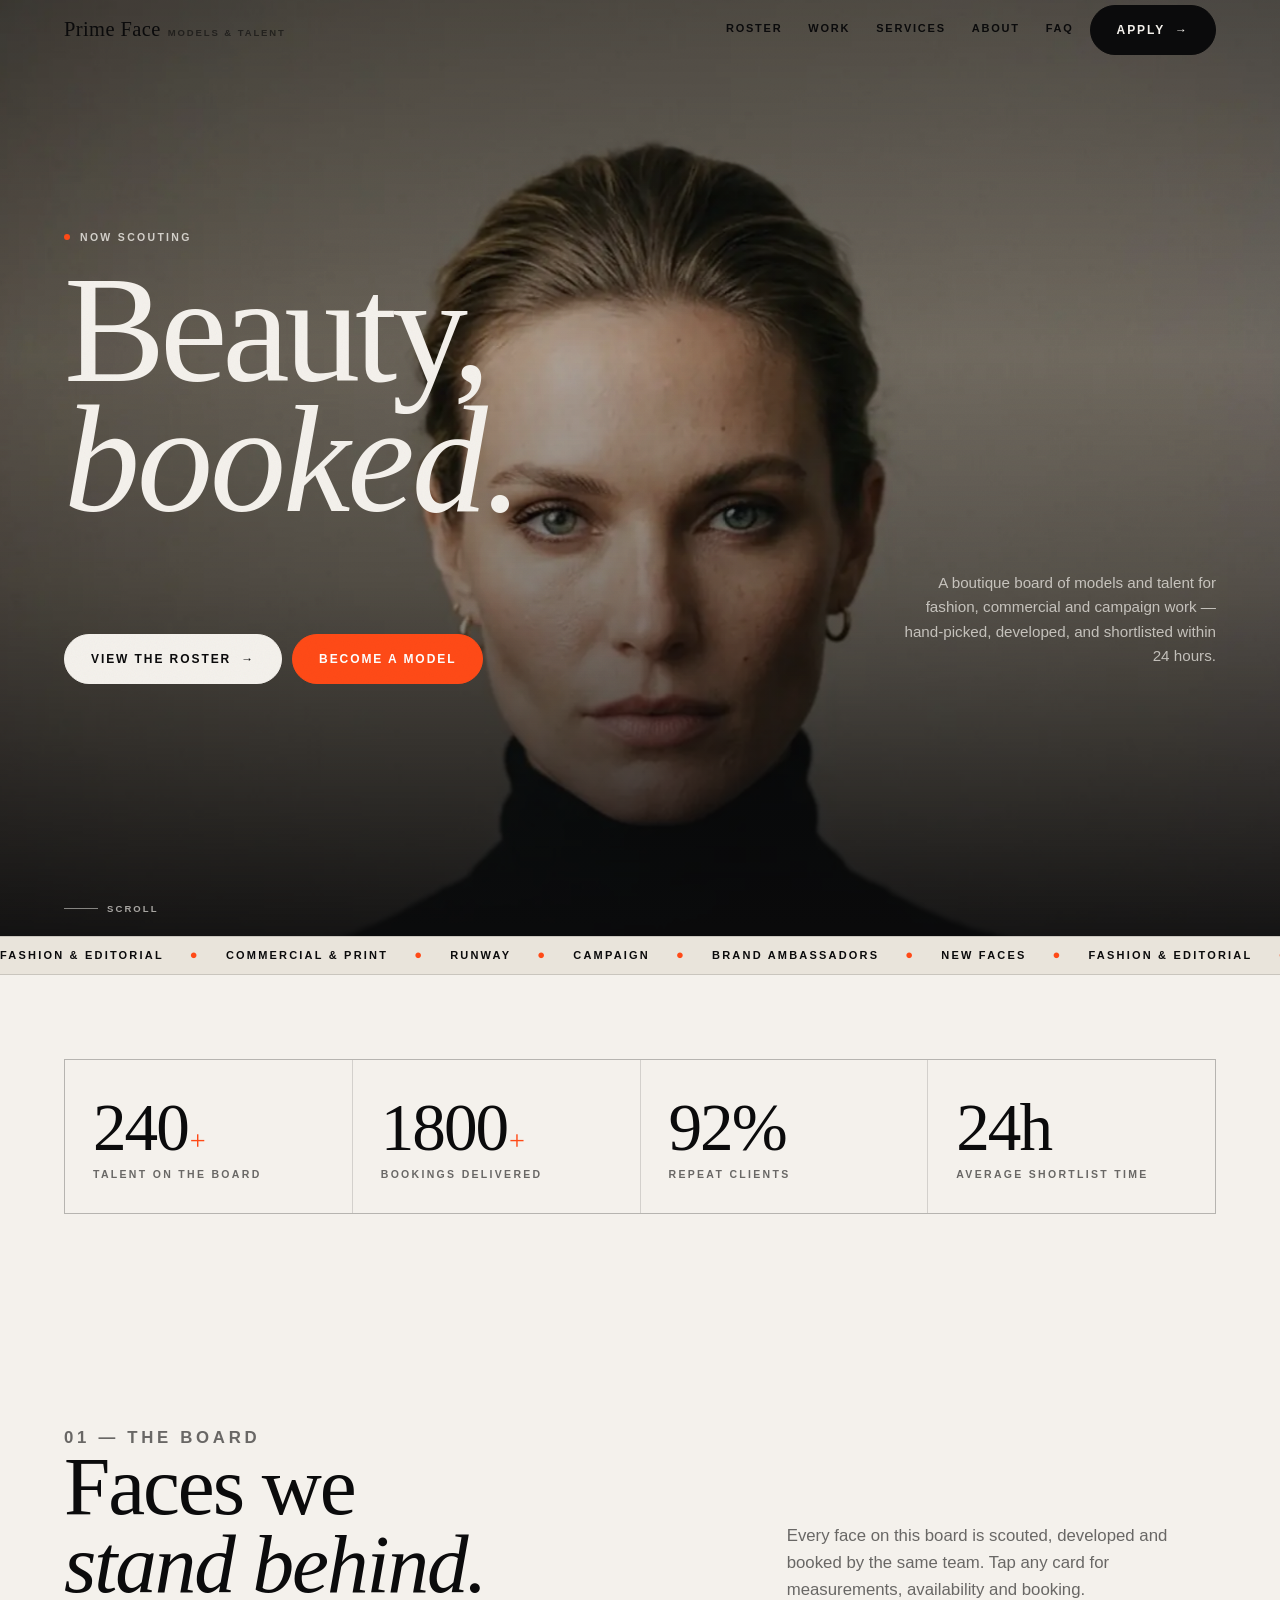
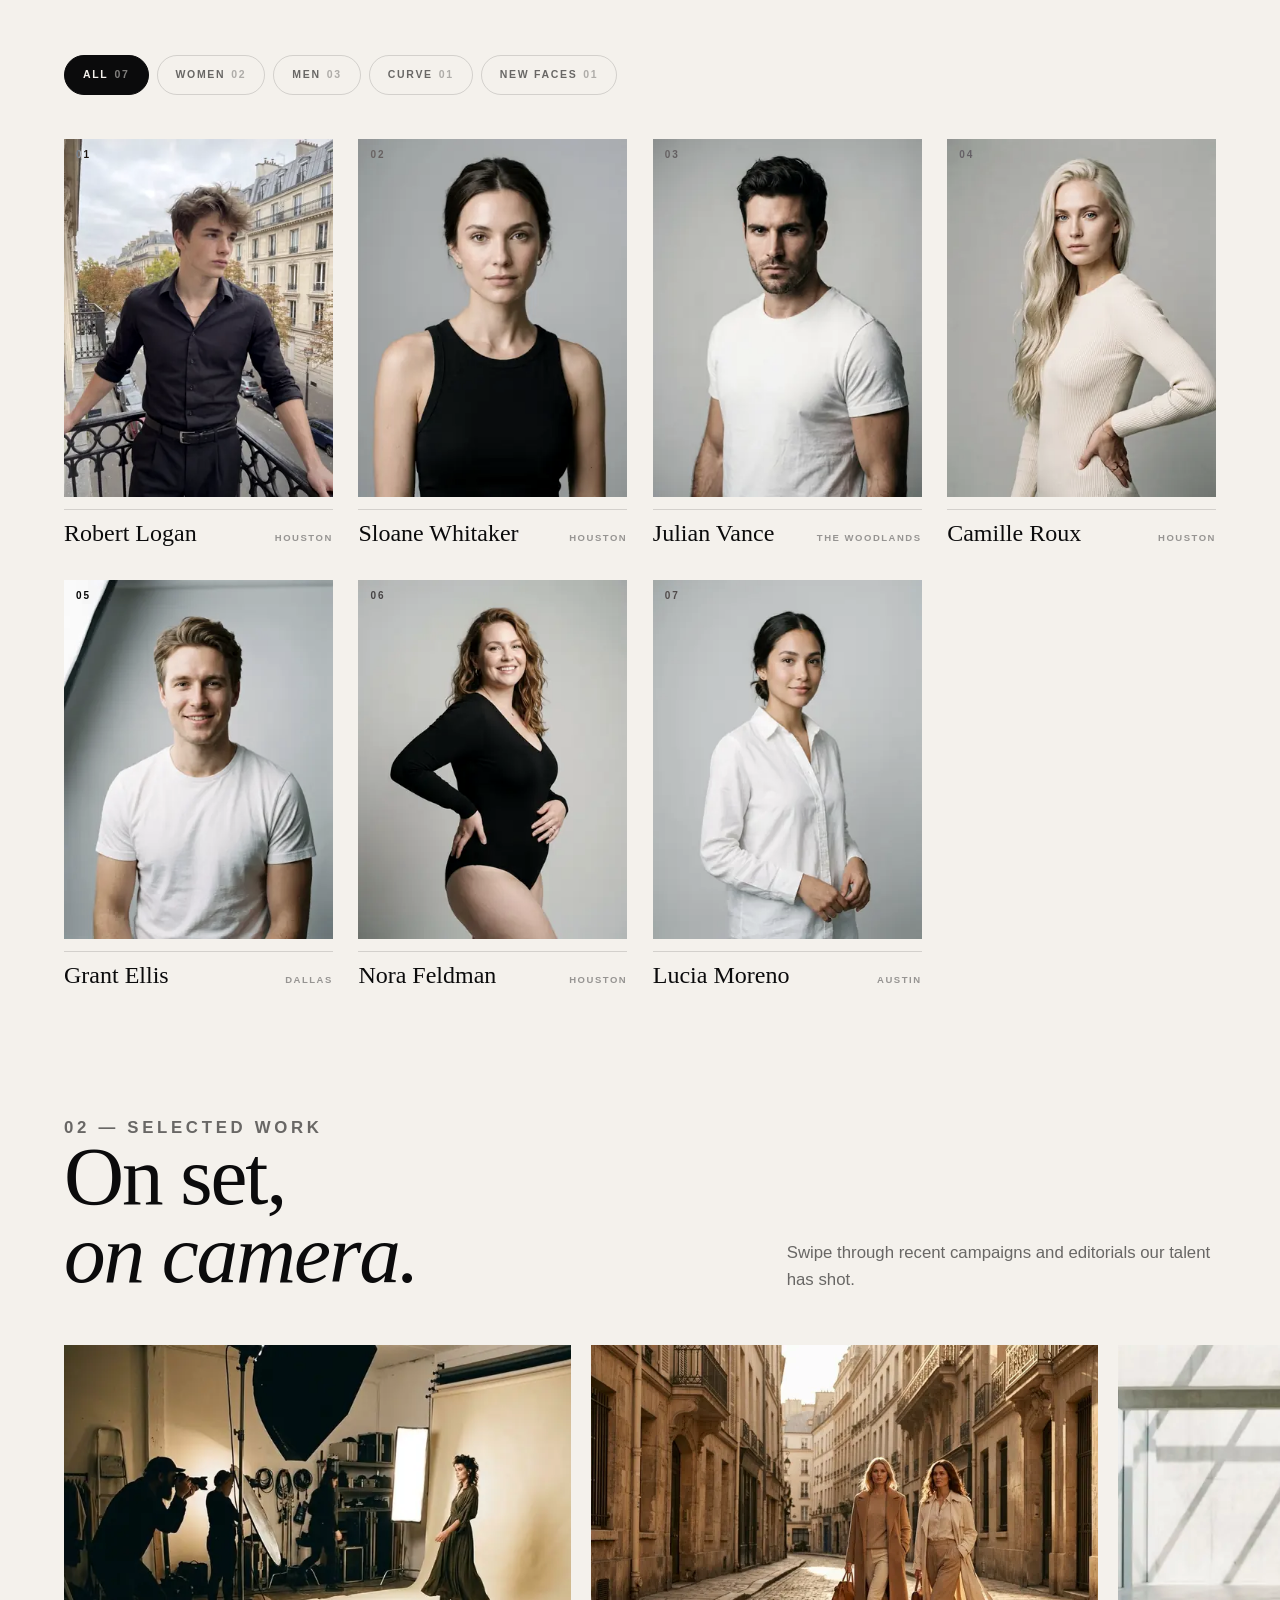
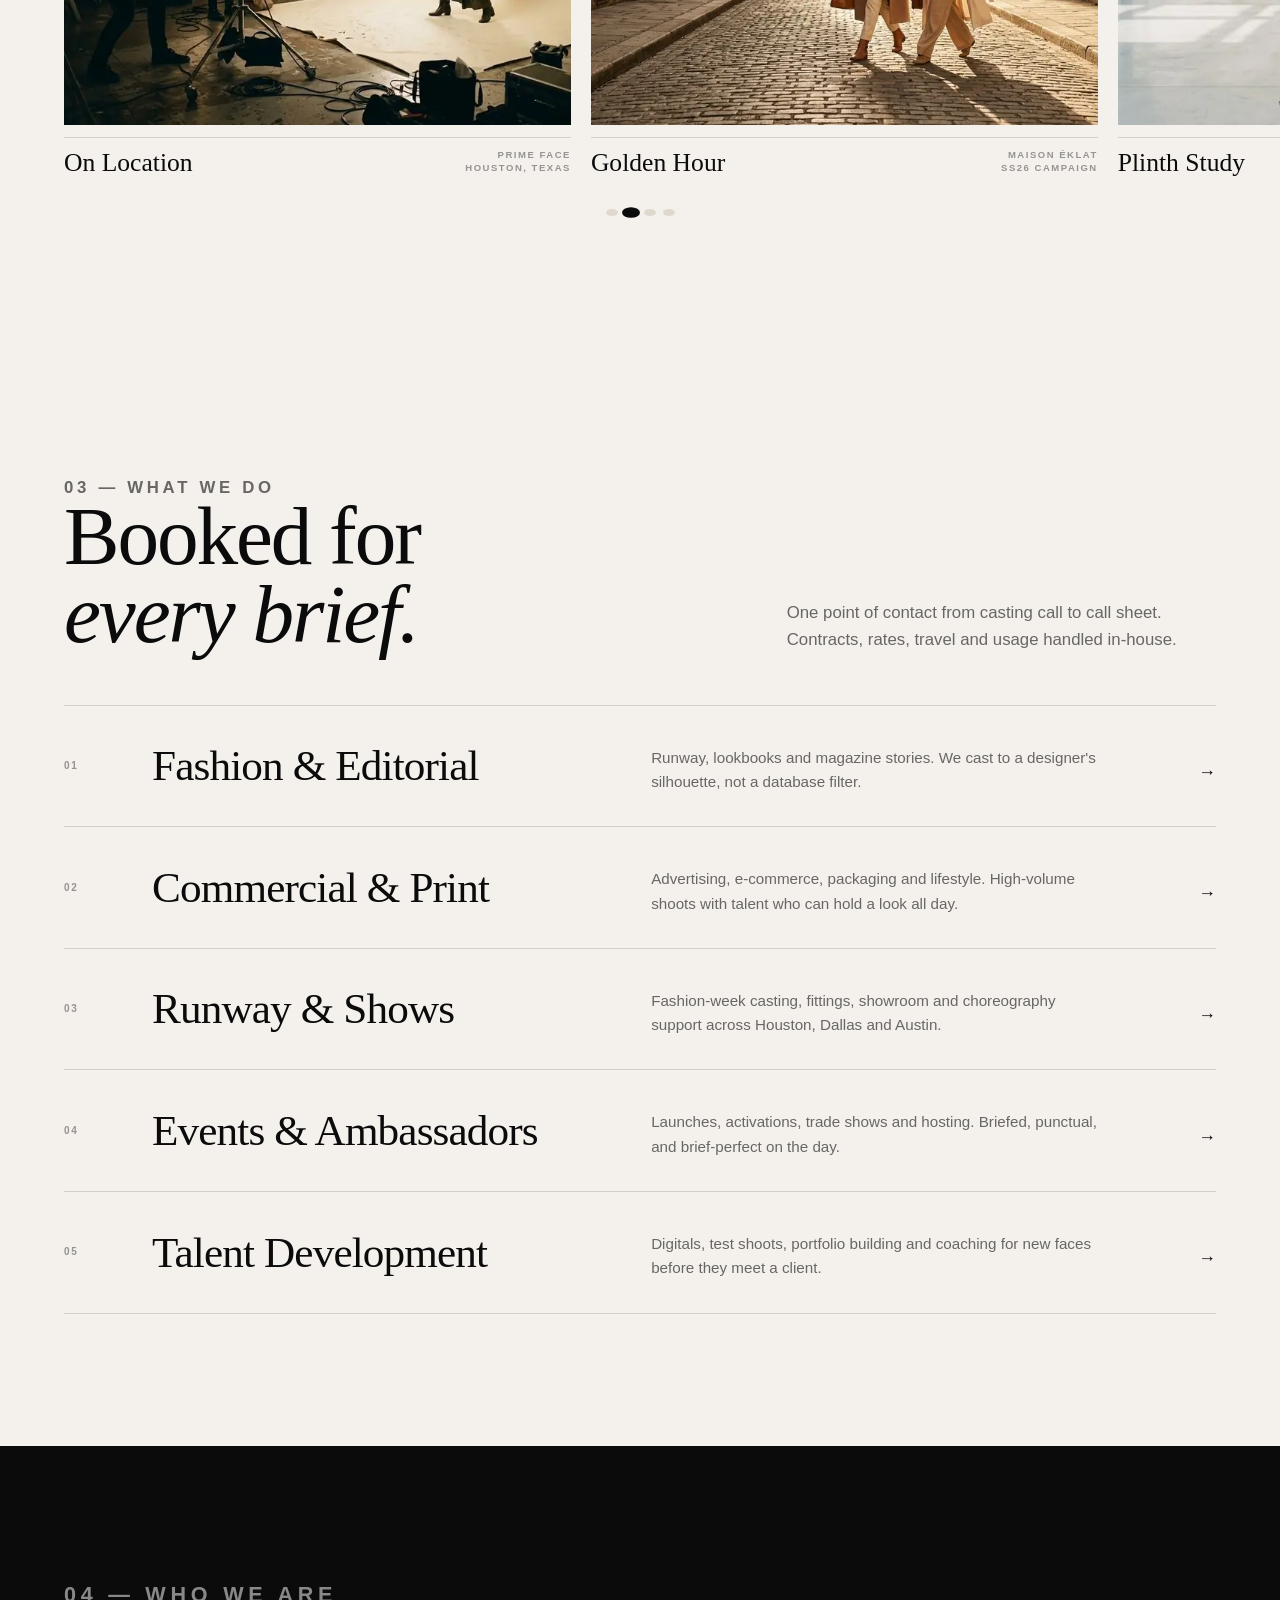
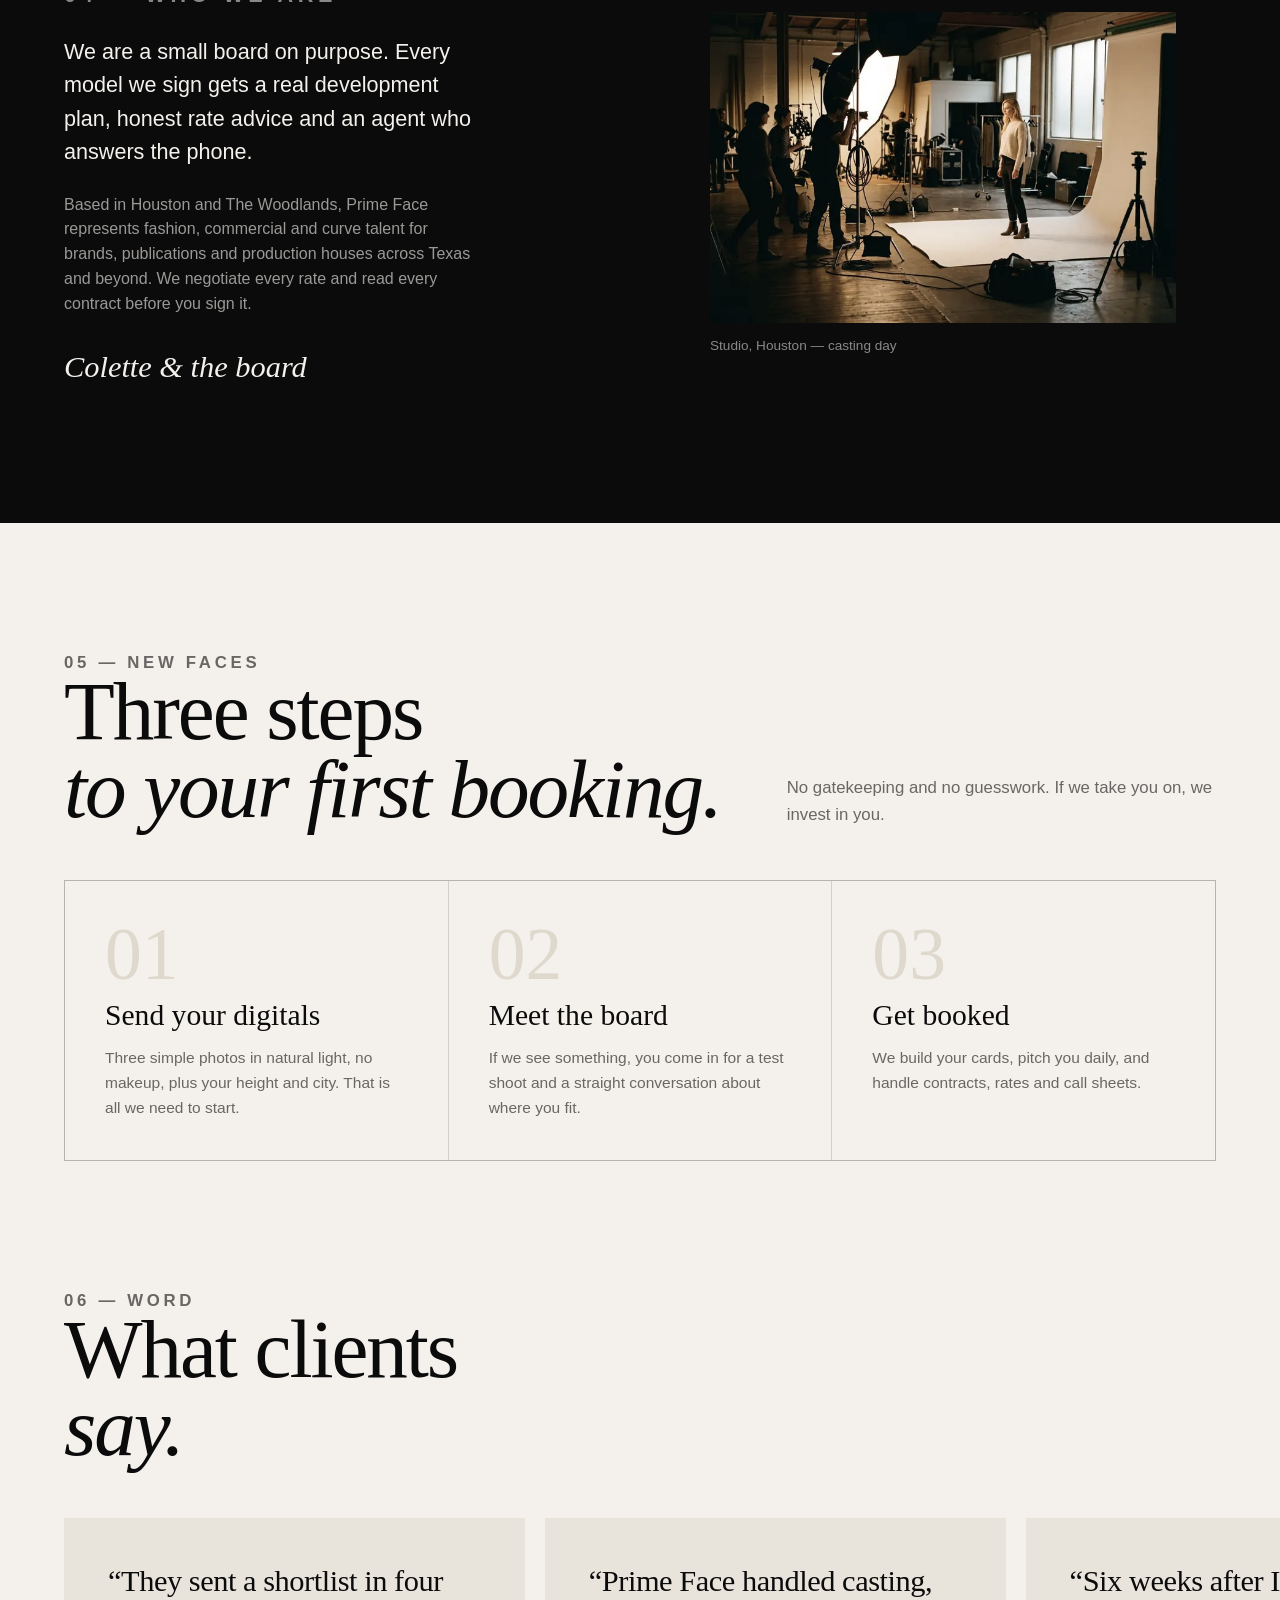
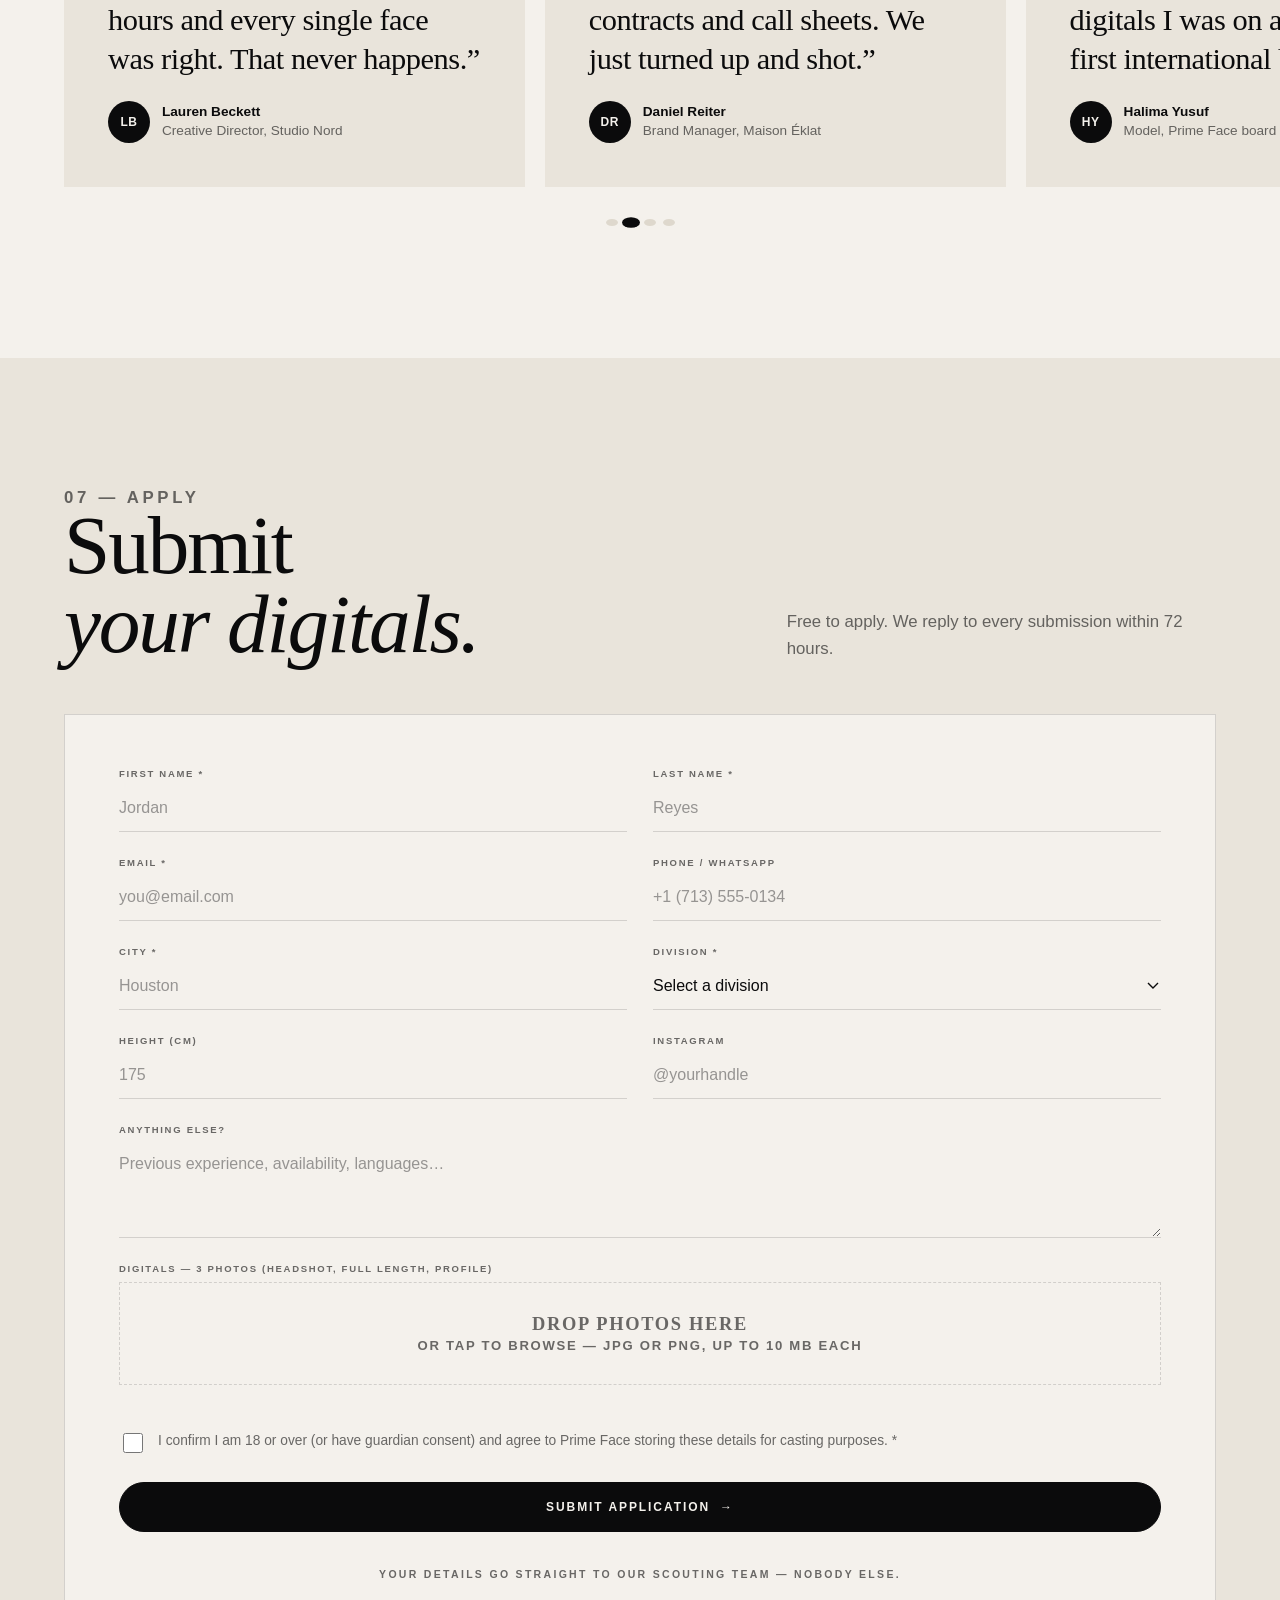
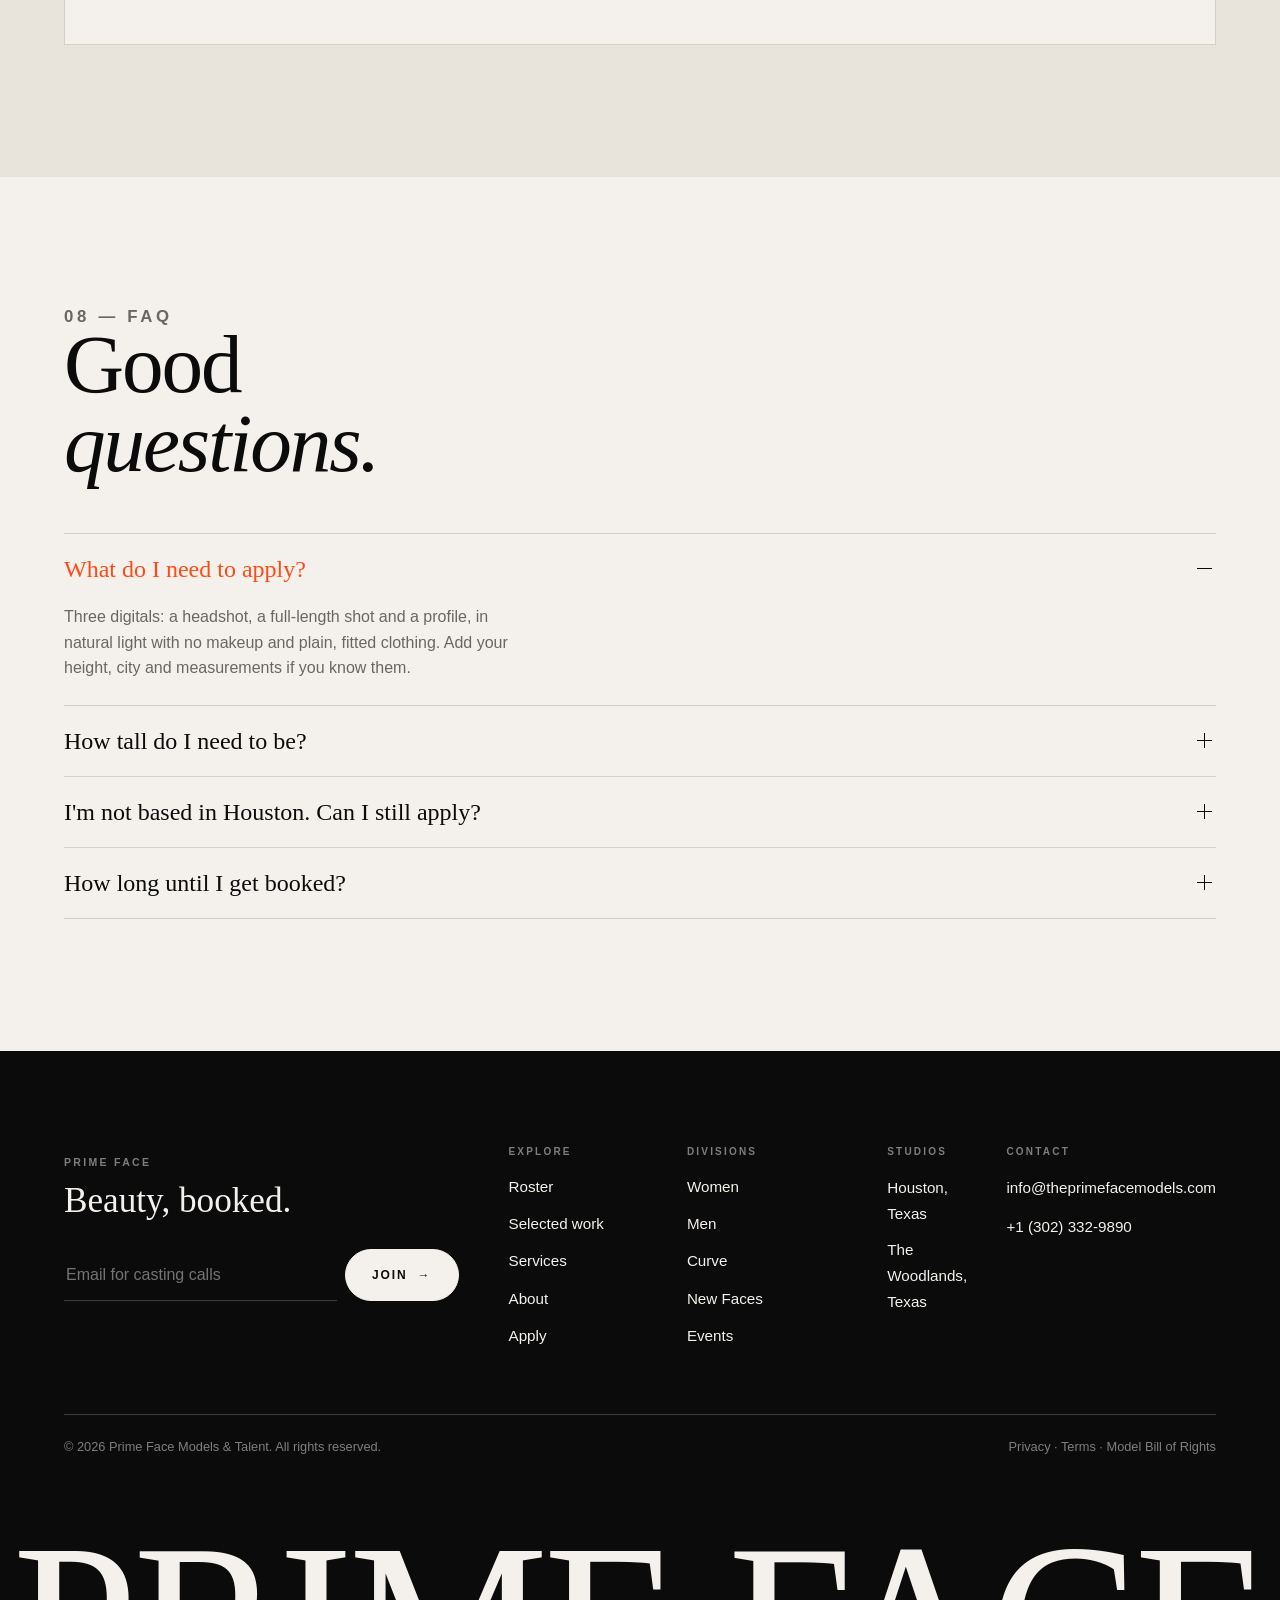
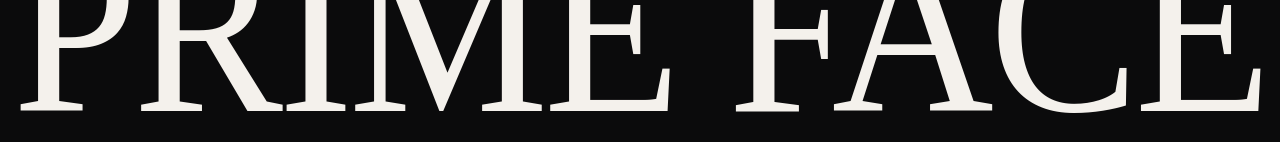
==== index.html @ 2c586cec "Remove social media buttons from footer" ====
<!DOCTYPE html>
<html lang="en">
<head>
<meta charset="utf-8">
<meta name="viewport" content="width=device-width, initial-scale=1, viewport-fit=cover">
<title>Prime Face — Models &amp; Talent Agency | Houston &amp; The Woodlands, Texas</title>
<meta name="description" content="Prime Face is a boutique models and talent agency in Houston and The Woodlands, Texas, representing fashion, commercial, runway and campaign faces. Now scouting.">
<meta name="theme-color" content="#0B0B0C">
<meta property="og:title" content="Prime Face — Models &amp; Talent Agency">
<meta property="og:description" content="Beauty, booked. A boutique board of models and talent for fashion, commercial and campaign work.">
<meta property="og:type" content="website">
<meta property="og:image" content="https://theprimefacemodels.com/assets/img/hero-1080.webp">
<link rel="icon" href="data:image/svg+xml,<svg xmlns='http://www.w3.org/2000/svg' viewBox='0 0 32 32'><rect width='32' height='32' fill='%230B0B0C'/><text x='16' y='23' font-family='Georgia,serif' font-size='17' fill='%23F4F1EC' text-anchor='middle'>PF</text></svg>">
<link rel="stylesheet" href="assets/css/style.css">
<link rel="preload" as="image" href="assets/img/hero-1080.webp" imagesrcset="assets/img/hero-720.webp 720w, assets/img/hero-1080.webp 1080w, assets/img/hero-1440.webp 1440w" imagesizes="100vw" fetchpriority="high">
</head>
<body>

<div class="grain" aria-hidden="true"></div>

<!-- ============ PRELOADER ============ -->
<div class="pre" aria-hidden="true">
  <div class="pre__in">
    <span class="pre__word"><span>PRIME FACE</span></span>
    <div class="pre__bar"><i></i></div>
  </div>
</div>

<!-- ============ NAV ============ -->
<header class="nav">
  <a href="#top" class="nav__logo"><b>Prime&nbsp;Face</b><span>Models &amp; Talent</span></a>
  <nav class="nav__links" aria-label="Primary">
    <a href="#roster" class="ulink">Roster</a>
    <a href="#work" class="ulink">Work</a>
    <a href="#services" class="ulink">Services</a>
    <a href="#about" class="ulink">About</a>
    <a href="#faq" class="ulink">FAQ</a>
  </nav>
  <a href="#apply" class="btn nav__cta">Apply<span class="arw">&#8594;</span></a>
  <button class="burger" aria-label="Open menu" aria-expanded="false" aria-controls="menu">
    <i></i><i></i><i></i>
  </button>
</header>

<!-- ============ FULLSCREEN MENU ============ -->
<div class="menu" id="menu">
  <a href="#roster" class="m-link">Roster</a>
  <a href="#work" class="m-link">Work</a>
  <a href="#services" class="m-link">Services</a>
  <a href="#about" class="m-link">About</a>
  <a href="#apply" class="m-link">Apply</a>
  <div class="menu__foot">
    <a href="mailto:info@theprimefacemodels.com" class="ulink">info@theprimefacemodels.com</a>
    <span>Houston &nbsp;·&nbsp; The Woodlands, Texas</span>
  </div>
</div>

<main id="top">

<!-- ============ HERO ============ -->
<section class="hero" id="hero">
  <div class="hero__media">
    <img src="assets/img/hero-1080.webp" srcset="assets/img/hero-720.webp 720w, assets/img/hero-1080.webp 1080w, assets/img/hero-1440.webp 1440w" sizes="100vw" width="1440" height="1920" decoding="async" loading="eager" fetchpriority="high" style="background-image:url('[data-uri]');background-size:cover;background-position:center 22%" alt="Prime Face model photographed in studio">
  </div>
  <div class="hero__in wrap">
    <div class="hero__kicker">
      <span class="dot" aria-hidden="true"></span>
      <span class="label" style="color:rgba(244,241,236,.8)">Now scouting</span>
    </div>
    <h1>Beauty,<br><em>booked.</em></h1>
    <div class="hero__meta">
      <div class="hero__btns">
        <a href="#roster" class="btn btn--light">View the roster<span class="arw">&#8594;</span></a>
        <a href="#apply" class="btn btn--accent">Become a model</a>
      </div>
      <p class="hero__note">A boutique board of models and talent for fashion, commercial and campaign
        work — hand-picked, developed, and shortlisted within 24 hours.</p>
    </div>
  </div>
  <div class="scroll-cue" aria-hidden="true"><i></i> Scroll</div>
</section>

<!-- ============ MARQUEE ============ -->
<div class="marquee" aria-hidden="true">
  <div class="marquee__track">
    <span>Fashion &amp; Editorial <b>&#9679;</b> Commercial &amp; Print <b>&#9679;</b> Runway <b>&#9679;</b> Campaign <b>&#9679;</b> Brand Ambassadors <b>&#9679;</b> New Faces <b>&#9679;</b> </span>
    <span>Fashion &amp; Editorial <b>&#9679;</b> Commercial &amp; Print <b>&#9679;</b> Runway <b>&#9679;</b> Campaign <b>&#9679;</b> Brand Ambassadors <b>&#9679;</b> New Faces <b>&#9679;</b> </span>
  </div>
</div>

<!-- ============ STATS ============ -->
<section style="padding-block:clamp(40px,7vw,84px)">
  <div class="wrap">
    <div class="stats reveal">
      <div class="stat"><div class="stat__n"><span data-count="240" data-suffix="">0</span><sup>+</sup></div><div class="stat__k label">Talent on the board</div></div>
      <div class="stat"><div class="stat__n"><span data-count="1800" data-suffix="">0</span><sup>+</sup></div><div class="stat__k label">Bookings delivered</div></div>
      <div class="stat"><div class="stat__n"><span data-count="92" data-suffix="%">0</span></div><div class="stat__k label">Repeat clients</div></div>
      <div class="stat"><div class="stat__n"><span data-count="24" data-suffix="h">0</span></div><div class="stat__k label">Average shortlist time</div></div>
    </div>
  </div>
</section>

<!-- ============ ROSTER ============ -->
<section id="roster">
  <div class="wrap">
    <div class="sec-head reveal">
      <div>
        <p class="label label--accent">01 — The Board</p>
        <h2>Faces we<br><em>stand behind.</em></h2>
      </div>
      <p>Every face on this board is scouted, developed and booked by the same team.
        Tap any card for measurements, availability and booking.</p>
    </div>

    <div class="chips" role="tablist" aria-label="Filter roster">
      <button class="chip is-active" data-filter="all" role="tab" aria-selected="true">All<span>07</span></button>
      <button class="chip" data-filter="women" role="tab" aria-selected="false">Women<span>02</span></button>
      <button class="chip" data-filter="men" role="tab" aria-selected="false">Men<span>03</span></button>
      <button class="chip" data-filter="curve" role="tab" aria-selected="false">Curve<span>01</span></button>
      <button class="chip" data-filter="new-faces" role="tab" aria-selected="false">New Faces<span>01</span></button>
    </div>

    <div class="roster">
      <!-- 01 · Robert Logan — real client photo. TODO: confirm measurements with Robert -->
      <article class="card" data-division="men" data-model='{"name":"Robert Logan","division":"Men","city":"Houston","bio":"Joined the board in 2026. Books commercial lifestyle and fitness work across Texas, and presents comfortably on camera for brand content.","specs":{"Height":"188 cm","Chest":"99 cm","Waist":"81 cm","Collar":"41 cm","Shoe":"US 11","Hair":"Brown","Eyes":"Hazel"}}'>
        <div class="card__media">
          <span class="card__idx">01</span>
          <img src="assets/img/robert-480.webp" srcset="assets/img/robert-360.webp 360w, assets/img/robert-480.webp 480w, assets/img/robert-760.webp 760w, assets/img/robert-1080.webp 1080w" sizes="(min-width:1240px) 23vw,(min-width:900px) 31vw,(min-width:540px) 46vw, 88vw" width="1080" height="1440" decoding="async" loading="lazy" data-full="assets/img/robert-1080.webp" style="background-image:url('[data-uri]');background-size:cover;background-position:center 24%" alt="Robert Logan — Prime Face men's board">
          <span class="card__tag">Men</span>
        </div>
        <div class="card__foot"><h3>Robert Logan</h3><span class="card__loc">Houston</span></div>
      </article>
      <!-- 02 -->
      <article class="card" data-division="women" data-model='{"name":"Sloane Whitaker","division":"Women","city":"Houston","bio":"Walked Houston Fashion Week and fronts a national denim campaign. Signed exclusively to a Dallas label for SS26.","specs":{"Height":"178 cm","Bust":"83 cm","Waist":"62 cm","Hips":"90 cm","Shoe":"US 9","Hair":"Dark brown","Eyes":"Green"}}'>
        <div class="card__media">
          <span class="card__idx">02</span>
          <img src="assets/img/model-01-480.webp" srcset="assets/img/model-01-360.webp 360w, assets/img/model-01-480.webp 480w, assets/img/model-01-760.webp 760w, assets/img/model-01-1080.webp 1080w" sizes="(min-width:1240px) 23vw,(min-width:900px) 31vw,(min-width:540px) 46vw, 88vw" width="1080" height="1440" decoding="async" loading="lazy" data-full="assets/img/model-01-1080.webp" style="background-image:url('[data-uri]');background-size:cover;background-position:center 24%" alt="Sloane Whitaker — Prime Face women's board">
          <span class="card__tag">Women</span>
        </div>
        <div class="card__foot"><h3>Sloane Whitaker</h3><span class="card__loc">Houston</span></div>
      </article>
      <!-- 03 -->
      <article class="card" data-division="men" data-model='{"name":"Julian Vance","division":"Men","city":"The Woodlands","bio":"Editorial regular for Texas menswear titles and campaign face for two Houston tailoring houses. Equally strong in commercial work.","specs":{"Height":"187 cm","Chest":"98 cm","Waist":"79 cm","Collar":"39 cm","Shoe":"US 11","Hair":"Dark brown","Eyes":"Green"}}'>
        <div class="card__media">
          <span class="card__idx">03</span>
          <img src="assets/img/model-02-480.webp" srcset="assets/img/model-02-360.webp 360w, assets/img/model-02-480.webp 480w, assets/img/model-02-760.webp 760w, assets/img/model-02-1080.webp 1080w" sizes="(min-width:1240px) 23vw,(min-width:900px) 31vw,(min-width:540px) 46vw, 88vw" width="1080" height="1440" decoding="async" loading="lazy" data-full="assets/img/model-02-1080.webp" style="background-image:url('[data-uri]');background-size:cover;background-position:center 24%" alt="Julian Vance — Prime Face men's board">
          <span class="card__tag">Men</span>
        </div>
        <div class="card__foot"><h3>Julian Vance</h3><span class="card__loc">The Woodlands</span></div>
      </article>
      <!-- 04 -->
      <article class="card" data-division="women" data-model='{"name":"Camille Roux","division":"Women","city":"Houston","bio":"Runway and beauty specialist with 40+ shows across Houston, Dallas and Austin. Known for precision on set and fast fittings.","specs":{"Height":"176 cm","Bust":"81 cm","Waist":"60 cm","Hips":"88 cm","Shoe":"US 8.5","Hair":"Blonde","Eyes":"Blue"}}'>
        <div class="card__media">
          <span class="card__idx">04</span>
          <img src="assets/img/model-03-480.webp" srcset="assets/img/model-03-360.webp 360w, assets/img/model-03-480.webp 480w, assets/img/model-03-760.webp 760w, assets/img/model-03-1080.webp 1080w" sizes="(min-width:1240px) 23vw,(min-width:900px) 31vw,(min-width:540px) 46vw, 88vw" width="1080" height="1440" decoding="async" loading="lazy" data-full="assets/img/model-03-1080.webp" style="background-image:url('[data-uri]');background-size:cover;background-position:center 24%" alt="Camille Roux — Prime Face women's board">
          <span class="card__tag">Women</span>
        </div>
        <div class="card__foot"><h3>Camille Roux</h3><span class="card__loc">Houston</span></div>
      </article>
      <!-- 05 -->
      <article class="card" data-division="men" data-model='{"name":"Grant Ellis","division":"Men","city":"Dallas","bio":"Commercial and fitness talent — national campaign face for a sports nutrition brand and a fixture on e-commerce shoots.","specs":{"Height":"186 cm","Chest":"97 cm","Waist":"80 cm","Collar":"40 cm","Shoe":"US 10.5","Hair":"Light brown","Eyes":"Blue"}}'>
        <div class="card__media">
          <span class="card__idx">05</span>
          <img src="assets/img/model-04-480.webp" srcset="assets/img/model-04-360.webp 360w, assets/img/model-04-480.webp 480w, assets/img/model-04-760.webp 760w, assets/img/model-04-1080.webp 1080w" sizes="(min-width:1240px) 23vw,(min-width:900px) 31vw,(min-width:540px) 46vw, 88vw" width="1080" height="1440" decoding="async" loading="lazy" data-full="assets/img/model-04-1080.webp" style="background-image:url('[data-uri]');background-size:cover;background-position:center 24%" alt="Grant Ellis — Prime Face men's board">
          <span class="card__tag">Men</span>
        </div>
        <div class="card__foot"><h3>Grant Ellis</h3><span class="card__loc">Dallas</span></div>
      </article>
      <!-- 06 -->
      <article class="card" data-division="curve" data-model='{"name":"Nora Feldman","division":"Curve","city":"Houston","bio":"Our curve lead. Fit model for three national retailers and consistently one of the most requested faces on the board.","specs":{"Height":"170 cm","Bust":"104 cm","Waist":"86 cm","Hips":"118 cm","Shoe":"US 9","Hair":"Auburn","Eyes":"Blue"}}'>
        <div class="card__media">
          <span class="card__idx">06</span>
          <img src="assets/img/model-05-480.webp" srcset="assets/img/model-05-360.webp 360w, assets/img/model-05-480.webp 480w, assets/img/model-05-760.webp 760w, assets/img/model-05-1080.webp 1080w" sizes="(min-width:1240px) 23vw,(min-width:900px) 31vw,(min-width:540px) 46vw, 88vw" width="1080" height="1440" decoding="async" loading="lazy" data-full="assets/img/model-05-1080.webp" style="background-image:url('[data-uri]');background-size:cover;background-position:center 24%" alt="Nora Feldman — Prime Face curve board">
          <span class="card__tag">Curve</span>
        </div>
        <div class="card__foot"><h3>Nora Feldman</h3><span class="card__loc">Houston</span></div>
      </article>
      <!-- 07 -->
      <article class="card" data-division="new-faces" data-model='{"name":"Lucia Moreno","division":"New Faces","city":"Austin","bio":"Signed within six weeks of sending digitals; first editorial booked in month two. One to watch this season.","specs":{"Height":"173 cm","Bust":"79 cm","Waist":"59 cm","Hips":"87 cm","Shoe":"US 7.5","Hair":"Brown","Eyes":"Brown"}}'>
        <div class="card__media">
          <span class="card__idx">07</span>
          <img src="assets/img/model-06-480.webp" srcset="assets/img/model-06-360.webp 360w, assets/img/model-06-480.webp 480w, assets/img/model-06-760.webp 760w, assets/img/model-06-1080.webp 1080w" sizes="(min-width:1240px) 23vw,(min-width:900px) 31vw,(min-width:540px) 46vw, 88vw" width="1080" height="1440" decoding="async" loading="lazy" data-full="assets/img/model-06-1080.webp" style="background-image:url('[data-uri]');background-size:cover;background-position:center 24%" alt="Lucia Moreno — Prime Face new faces board">
          <span class="card__tag">New Faces</span>
        </div>
        <div class="card__foot"><h3>Lucia Moreno</h3><span class="card__loc">Austin</span></div>
      </article>
    </div>
    <p class="roster-empty" hidden>No faces in this division yet — check back soon.</p>
  </div>
</section>

<!-- ============ WORK / EDITORIAL RAIL ============ -->
<section id="work" style="padding-top:0">
  <div class="wrap">
    <div class="sec-head reveal">
      <div>
        <p class="label label--accent">02 — Selected Work</p>
        <h2>On set,<br><em>on camera.</em></h2>
      </div>
      <p>Swipe through recent campaigns and editorials our talent has shot.</p>
    </div>
  </div>
  <div class="wrap">
    <div class="rail">
      <!-- Client's chosen photo — TODO: confirm title/credit wording -->
      <figure>
        <div class="fig-media"><img src="assets/img/client-favourite-760.webp" srcset="assets/img/client-favourite-480.webp 480w, assets/img/client-favourite-760.webp 760w, assets/img/client-favourite-1080.webp 1080w" sizes="(min-width:1040px) 44vw,(min-width:700px) 62vw, 82vw" width="1080" height="720" decoding="async" loading="lazy" style="background-image:url('[data-uri]');background-size:cover;background-position:center" alt="Prime Face talent photographed on location in Houston, Texas"></div>
        <figcaption><h3>On Location</h3><span class="fig-client">Prime Face<br>Houston, Texas</span></figcaption>
      </figure>
      <figure>
        <div class="fig-media"><img src="assets/img/campaign-01-760.webp" srcset="assets/img/campaign-01-480.webp 480w, assets/img/campaign-01-760.webp 760w, assets/img/campaign-01-1080.webp 1080w" sizes="(min-width:1040px) 44vw,(min-width:700px) 62vw, 82vw" width="1080" height="720" decoding="async" loading="lazy" style="background-image:url('[data-uri]');background-size:cover;background-position:center" alt="Two models walking a sunlit city street for a campaign shoot"></div>
        <figcaption><h3>Golden Hour</h3><span class="fig-client">Maison Éklat<br>SS26 Campaign</span></figcaption>
      </figure>
      <figure>
        <div class="fig-media"><img src="assets/img/campaign-02-760.webp" srcset="assets/img/campaign-02-480.webp 480w, assets/img/campaign-02-760.webp 760w, assets/img/campaign-02-1080.webp 1080w" sizes="(min-width:1040px) 44vw,(min-width:700px) 62vw, 82vw" width="1080" height="720" decoding="async" loading="lazy" style="background-image:url('[data-uri]');background-size:cover;background-position:center" alt="Model posing on a concrete plinth in a bright gallery"></div>
        <figcaption><h3>Plinth Study</h3><span class="fig-client">Objet Magazine<br>Editorial</span></figcaption>
      </figure>
      <figure>
        <div class="fig-media"><img src="assets/img/about-760.webp" srcset="assets/img/about-480.webp 480w, assets/img/about-760.webp 760w, assets/img/about-1080.webp 1080w" sizes="(min-width:1040px) 44vw,(min-width:700px) 62vw, 82vw" width="1080" height="720" decoding="async" loading="lazy" style="background-image:url('[data-uri]');background-size:cover;background-position:center" alt="Behind the scenes of a Prime Face studio shoot"></div>
        <figcaption><h3>Studio Days</h3><span class="fig-client">Behind the scenes<br>Houston</span></figcaption>
      </figure>
    </div>
  </div>
</section>

<!-- ============ SERVICES ============ -->
<section id="services">
  <div class="wrap">
    <div class="sec-head reveal">
      <div>
        <p class="label label--accent">03 — What We Do</p>
        <h2>Booked for<br><em>every brief.</em></h2>
      </div>
      <p>One point of contact from casting call to call sheet. Contracts, rates,
        travel and usage handled in-house.</p>
    </div>
    <ul class="svc reveal">
      <li><a href="#apply" class="svc-row">
        <span class="n">01</span>
        <h3>Fashion &amp; Editorial</h3>
        <p>Runway, lookbooks and magazine stories. We cast to a designer's silhouette, not a database filter.</p>
        <span class="arw">&#8594;</span>
      </a></li>
      <li><a href="#apply" class="svc-row">
        <span class="n">02</span>
        <h3>Commercial &amp; Print</h3>
        <p>Advertising, e-commerce, packaging and lifestyle. High-volume shoots with talent who can hold a look all day.</p>
        <span class="arw">&#8594;</span>
      </a></li>
      <li><a href="#apply" class="svc-row">
        <span class="n">03</span>
        <h3>Runway &amp; Shows</h3>
        <p>Fashion-week casting, fittings, showroom and choreography support across Houston, Dallas and Austin.</p>
        <span class="arw">&#8594;</span>
      </a></li>
      <li><a href="#apply" class="svc-row">
        <span class="n">04</span>
        <h3>Events &amp; Ambassadors</h3>
        <p>Launches, activations, trade shows and hosting. Briefed, punctual, and brief-perfect on the day.</p>
        <span class="arw">&#8594;</span>
      </a></li>
      <li><a href="#apply" class="svc-row">
        <span class="n">05</span>
        <h3>Talent Development</h3>
        <p>Digitals, test shoots, portfolio building and coaching for new faces before they meet a client.</p>
        <span class="arw">&#8594;</span>
      </a></li>
    </ul>
  </div>
</section>

<!-- ============ ABOUT ============ -->
<section class="about" id="about">
  <div class="wrap">
    <div class="about__grid">
      <div class="about__copy reveal">
        <p class="label">04 — Who We Are</p>
        <p>We are a small board on purpose. Every model we sign gets a real
          development plan, honest rate advice and an agent who answers the phone.</p>
        <p class="muted">Based in Houston and The Woodlands, Prime Face represents fashion, commercial and
          curve talent for brands, publications and production houses across Texas and beyond.
          We negotiate every rate and read every contract before you sign it.</p>
        <span class="sig">Colette &amp; the board</span>
      </div>
      <figure class="about__fig reveal">
        <img src="assets/img/about-760.webp" srcset="assets/img/about-480.webp 480w, assets/img/about-760.webp 760w, assets/img/about-1080.webp 1080w" sizes="(min-width:900px) 46vw, 92vw" width="1080" height="720" decoding="async" loading="lazy" style="background-image:url('[data-uri]');background-size:cover;background-position:center" alt="Behind the scenes on a Prime Face shoot">
        <figcaption>Studio, Houston — casting day</figcaption>
      </figure>
    </div>
  </div>
</section>

<!-- ============ PROCESS ============ -->
<section>
  <div class="wrap">
    <div class="sec-head reveal">
      <div>
        <p class="label label--accent">05 — New Faces</p>
        <h2>Three steps<br><em>to your first booking.</em></h2>
      </div>
      <p>No gatekeeping and no guesswork. If we take you on, we invest in you.</p>
    </div>
    <div class="steps reveal">
      <article class="step"><div class="step__n">01</div><h3>Send your digitals</h3><p>Three simple photos in natural light, no makeup, plus your height and city. That is all we need to start.</p></article>
      <article class="step"><div class="step__n">02</div><h3>Meet the board</h3><p>If we see something, you come in for a test shoot and a straight conversation about where you fit.</p></article>
      <article class="step"><div class="step__n">03</div><h3>Get booked</h3><p>We build your cards, pitch you daily, and handle contracts, rates and call sheets.</p></article>
    </div>
  </div>
</section>

<!-- ============ TESTIMONIALS ============ -->
<section style="padding-top:0">
  <div class="wrap">
    <div class="sec-head reveal">
      <div>
        <p class="label label--accent">06 — Word</p>
        <h2>What clients<br><em>say.</em></h2>
      </div>
    </div>
  </div>
  <div class="wrap">
    <div class="quotes">
      <article class="quote">
        <blockquote>&ldquo;They sent a shortlist in four hours and every single face was right. That never happens.&rdquo;</blockquote>
        <footer><span class="who">LB</span><span class="meta"><b>Lauren Beckett</b><span>Creative Director, Studio Nord</span></span></footer>
      </article>
      <article class="quote">
        <blockquote>&ldquo;Prime Face handled casting, contracts and call sheets. We just turned up and shot.&rdquo;</blockquote>
        <footer><span class="who">DR</span><span class="meta"><b>Daniel Reiter</b><span>Brand Manager, Maison Éklat</span></span></footer>
      </article>
      <article class="quote">
        <blockquote>&ldquo;Six weeks after I sent my digitals I was on a plane to my first international booking.&rdquo;</blockquote>
        <footer><span class="who">HY</span><span class="meta"><b>Halima Yusuf</b><span>Model, Prime Face board</span></span></footer>
      </article>
      <article class="quote">
        <blockquote>&ldquo;Professional, fast, and genuinely protective of their talent. A rare combination.&rdquo;</blockquote>
        <footer><span class="who">MH</span><span class="meta"><b>Marcus Hale</b><span>Producer, Frame &amp; Co.</span></span></footer>
      </article>
    </div>
  </div>
</section>

<!-- ============ APPLY ============ -->
<section class="apply" id="apply">
  <div class="wrap">
    <div class="sec-head reveal">
      <div>
        <p class="label label--accent">07 — Apply</p>
        <h2>Submit<br><em>your digitals.</em></h2>
      </div>
      <p>Free to apply. We reply to every submission within 72 hours.</p>
    </div>

    <div class="form-card reveal">
      <form id="apply-form" class="form" novalidate>
        <div class="grid-2">
          <div class="field">
            <label for="f-name">First name *</label>
            <input id="f-name" name="first" type="text" required autocomplete="given-name" placeholder="Jordan">
            <span class="err">Please tell us your first name.</span>
          </div>
          <div class="field">
            <label for="f-last">Last name *</label>
            <input id="f-last" name="last" type="text" required autocomplete="family-name" placeholder="Reyes">
            <span class="err">Please tell us your last name.</span>
          </div>
        </div>
        <div class="grid-2">
          <div class="field">
            <label for="f-email">Email *</label>
            <input id="f-email" name="email" type="email" required autocomplete="email" placeholder="you@email.com">
            <span class="err">Please enter a valid email address.</span>
          </div>
          <div class="field">
            <label for="f-phone">Phone / WhatsApp</label>
            <input id="f-phone" name="phone" type="tel" autocomplete="tel" placeholder="+1 (713) 555-0134">
          </div>
        </div>
        <div class="grid-2">
          <div class="field">
            <label for="f-city">City *</label>
            <input id="f-city" name="city" type="text" required autocomplete="address-level2" placeholder="Houston">
            <span class="err">Which city are you based in?</span>
          </div>
          <div class="field">
            <label for="f-div">Division *</label>
            <select id="f-div" name="division" required>
              <option value="">Select a division</option>
              <option>Women</option>
              <option>Men</option>
              <option>Curve</option>
              <option>New Faces</option>
              <option>Not sure — advise me</option>
            </select>
            <span class="err">Please choose a division.</span>
          </div>
        </div>
        <div class="grid-2">
          <div class="field">
            <label for="f-height">Height (cm)</label>
            <input id="f-height" name="height" type="number" min="120" max="220" placeholder="175">
          </div>
          <div class="field">
            <label for="f-ig">Instagram</label>
            <input id="f-ig" name="instagram" type="text" placeholder="@yourhandle">
          </div>
        </div>
        <div class="field">
          <label for="f-about">Anything else?</label>
          <textarea id="f-about" name="about" placeholder="Previous experience, availability, languages…"></textarea>
        </div>
        <div class="field">
          <label for="photos">Digitals — 3 photos (headshot, full length, profile)</label>
          <label class="drop" for="photos">
            <strong>Drop photos here</strong>
            <span>or tap to browse — JPG or PNG, up to 10 MB each</span>
            <input id="photos" name="photos" type="file" accept="image/*" multiple>
          </label>
          <div class="previews"></div>
        </div>
        <label class="checkline">
          <input type="checkbox" required>
          <span>I confirm I am 18 or over (or have guardian consent) and agree to Prime Face
            storing these details for casting purposes. *</span>
        </label>
        <button type="submit" class="btn btn--block">Submit application<span class="arw">&#8594;</span></button>
        <p class="label" style="text-align:center">Your details go straight to our scouting team — nobody else.</p>
        <p class="form-error" id="form-error" hidden></p>
      </form>

      <div class="success" role="status" aria-live="polite">
        <div class="tick">&#10003;</div>
        <h3>Received, <span id="success-name">friend</span>.</h3>
        <p>Your digitals are with our scouting team. You'll hear from us within 72 hours —
          check your spam folder just in case.</p>
        <a href="#roster" class="btn btn--ghost">Browse the board</a>
      </div>
    </div>
  </div>
</section>

<!-- ============ FAQ ============ -->
<section id="faq">
  <div class="wrap">
    <div class="sec-head reveal">
      <div>
        <p class="label label--accent">08 — FAQ</p>
        <h2>Good<br><em>questions.</em></h2>
      </div>
    </div>
    <div class="faq reveal">
      <details open><summary>What do I need to apply?</summary><p class="a">Three digitals: a headshot, a full-length shot and a profile, in natural light with no makeup and plain, fitted clothing. Add your height, city and measurements if you know them.</p></details>
      <details><summary>How tall do I need to be?</summary><p class="a">Fashion runway usually starts around 174 cm for women and 184 cm for men, but commercial, print, curve and lifestyle work have no height rule. We regularly sign talent outside those ranges.</p></details>
      <details><summary>I'm not based in Houston. Can I still apply?</summary><p class="a">Yes. We place talent right across Texas and regularly handle travel and accommodation for out-of-town bookings.</p></details>
      <details><summary>How long until I get booked?</summary><p class="a">Most new faces are submitted for their first casting within two weeks of signing. First confirmed booking typically lands between week two and week eight, depending on the market and your availability.</p></details>
    </div>
  </div>
</section>

</main>

<!-- ============ FOOTER ============ -->
<footer class="foot">
  <div class="wrap">
    <div class="foot__top">
      <div>
        <p class="label">Prime Face</p>
        <p style="font-family:var(--display);font-size:clamp(1.5rem,5vw,2.2rem);line-height:1.1;margin:.4em 0 .8em">
          Beauty, booked.</p>
        <form class="news" onsubmit="return false;">
          <input type="email" placeholder="Email for casting calls" aria-label="Email address" required>
          <button class="btn btn--light" type="submit">Join<span class="arw">&#8594;</span></button>
        </form>
      </div>
      <div class="foot__cols">
        <div>
          <h4>Explore</h4>
          <ul>
            <li><a href="#roster" class="ulink">Roster</a></li>
            <li><a href="#work" class="ulink">Selected work</a></li>
            <li><a href="#services" class="ulink">Services</a></li>
            <li><a href="#about" class="ulink">About</a></li>
            <li><a href="#apply" class="ulink">Apply</a></li>
          </ul>
        </div>
        <div>
          <h4>Divisions</h4>
          <ul>
            <li><a href="#roster" class="ulink">Women</a></li>
            <li><a href="#roster" class="ulink">Men</a></li>
            <li><a href="#roster" class="ulink">Curve</a></li>
            <li><a href="#roster" class="ulink">New Faces</a></li>
            <li><a href="#services" class="ulink">Events</a></li>
          </ul>
        </div>
      </div>
      <div class="foot__cols">
        <div>
          <h4>Studios</h4>
          <ul class="foot__contact">
            <li>Houston, Texas</li>
            <li>The Woodlands, Texas</li>
          </ul>
        </div>
        <div>
          <h4>Contact</h4>
          <ul class="foot__contact">
            <li><a href="mailto:info@theprimefacemodels.com" class="ulink">info@theprimefacemodels.com</a></li>
            <li><a href="tel:+13023329890" class="ulink">+1 (302) 332-9890</a></li>
          </ul>
        </div>
      </div>
    </div>
    <div class="foot__legal">
      <span>&copy; <span id="year">2026</span> Prime Face Models &amp; Talent. All rights reserved.</span>
      <span>Privacy · Terms · Model Bill of Rights</span>
    </div>
  </div>
  <div class="wordmark" aria-hidden="true">
    <svg viewBox="0 0 1000 200" preserveAspectRatio="xMidYMax meet" role="presentation">
      <text x="500" y="176" text-anchor="middle" textLength="980" lengthAdjust="spacingAndGlyphs"
            font-size="190" font-family="Didot, 'Bodoni MT', Georgia, serif">PRIME FACE</text>
    </svg>
  </div>
</footer>

<!-- ============ MOBILE STICKY CTA ============ -->
<div class="mcta">
  <a href="#roster" class="btn btn--ghost">Roster</a>
  <a href="#apply" class="btn">Apply now<span class="arw">&#8594;</span></a>
</div>

<!-- ============ MODEL SHEET ============ -->
<div class="sheet" id="sheet" role="dialog" aria-modal="true" aria-label="Model profile" aria-hidden="true">
  <div class="sheet__bd"></div>
  <div class="sheet__panel">
    <div class="sheet__grab" aria-hidden="true"></div>
    <button class="sheet__close" aria-label="Close profile">&#10005;</button>
    <div class="sheet__grid">
      <div class="sheet__pic"><img id="sheet-img" src="" alt=""></div>
      <div class="sheet__body">
        <div class="sheet__title">
          <p class="label label--accent" id="sheet-division"></p>
          <h3 id="sheet-name"></h3>
        </div>
        <div class="specs" id="sheet-specs"></div>
        <p class="sheet__bio" id="sheet-bio"></p>
        <div class="sheet__actions">
          <a href="#" class="btn" id="sheet-book">Request booking<span class="arw">&#8594;</span></a>
          <div class="sheet__nav">
            <button class="icon-btn" id="sheet-prev" aria-label="Previous model">&#8592;</button>
            <button class="icon-btn" id="sheet-next" aria-label="Next model">&#8594;</button>
          </div>
        </div>
      </div>
    </div>
  </div>
</div>

<div class="cursor-badge" aria-hidden="true">View</div>

<script src="assets/js/app.js" defer></script>
</body>
</html>
---- assets/css/style.css ----
/* ============================================================
   PRIME FACE — Models & Talent
   Mobile-first editorial agency site
   ============================================================ */

:root{
  --ink:#0B0B0C;
  --ink-60:rgba(11,11,12,.6);
  --ink-40:rgba(11,11,12,.4);
  --paper:#F4F1EC;
  --paper-2:#E9E4DB;
  --paper-3:#DED8CD;
  --line:rgba(11,11,12,.14);
  --line-light:rgba(244,241,236,.22);
  --accent:#FF4A17;
  --accent-ink:#FF4A17;
  --nav-h:60px;
  --pad:clamp(18px,5vw,64px);
  --sans:"Helvetica Neue",Helvetica,Arial,sans-serif;
  --display:"Didot","Bodoni MT","Playfair Display",Georgia,"Times New Roman",serif;
  --ease:cubic-bezier(.22,1,.36,1);
  --ease-io:cubic-bezier(.65,0,.35,1);
}

*,*::before,*::after{box-sizing:border-box}
html{-webkit-text-size-adjust:100%;scroll-behavior:smooth;scroll-padding-top:calc(var(--nav-h) + 8px)}
body{
  margin:0;background:var(--paper);color:var(--ink);
  font:400 16px/1.6 var(--sans);
  -webkit-font-smoothing:antialiased;-moz-osx-font-smoothing:grayscale;
  overflow-x:hidden;
}
body.is-locked{overflow:hidden}
img{display:block;max-width:100%;height:auto}
button{font:inherit;color:inherit;background:none;border:0;cursor:pointer;-webkit-tap-highlight-color:transparent}
a{color:inherit;text-decoration:none}
input,select,textarea{font:inherit;color:inherit}
::selection{background:var(--accent);color:#fff}

:focus-visible{outline:2px solid var(--accent);outline-offset:3px}

/* film grain ------------------------------------------------ */
.grain{
  position:fixed;inset:0;z-index:60;pointer-events:none;
  opacity:.05;mix-blend-mode:multiply;
  background-image:url("data:image/svg+xml;utf8,<svg xmlns='http://www.w3.org/2000/svg' width='160' height='160'><filter id='n'><feTurbulence type='fractalNoise' baseFrequency='.85' numOctaves='3'/></filter><rect width='160' height='160' filter='url(%23n)'/></svg>");
}

/* layout --------------------------------------------------- */
.wrap{width:100%;max-width:1480px;margin-inline:auto;padding-inline:var(--pad)}
section{padding-block:clamp(56px,11vw,132px)}
.sec-head{display:grid;gap:14px;margin-bottom:clamp(26px,4vw,52px)}
@media (min-width:860px){
  .sec-head{grid-template-columns:1fr auto;align-items:end;gap:32px}
}
.label{
  font:600 10.5px/1 var(--sans);letter-spacing:.22em;text-transform:uppercase;
  color:var(--ink-60);
}
.label--accent{color:var(--accent)}
.sec-head h2,.display{
  font-family:var(--display);font-weight:400;
  font-size:clamp(2.3rem,9.5vw,5.2rem);line-height:.94;letter-spacing:-.025em;margin:0;
}
.display em{font-style:italic}
.sec-head p{max-width:46ch;margin:0;color:var(--ink-60);font-size:clamp(.95rem,2.6vw,1.05rem)}

/* buttons -------------------------------------------------- */
.btn{
  --bg:var(--ink);--fg:var(--paper);
  position:relative;display:inline-flex;align-items:center;justify-content:center;gap:10px;
  padding:16px 26px;border-radius:999px;overflow:hidden;isolation:isolate;
  font:600 12px/1 var(--sans);letter-spacing:.16em;text-transform:uppercase;
  background:var(--bg);color:var(--fg);border:1px solid var(--bg);
  transition:color .45s var(--ease),border-color .45s var(--ease);
  min-height:50px;
}
.btn::after{
  content:"";position:absolute;inset:0;z-index:-1;background:var(--accent);
  transform:translateY(101%);transition:transform .5s var(--ease);
}
.btn:hover::after,.btn:focus-visible::after{transform:translateY(0)}
.btn:hover,.btn:focus-visible{color:#fff;border-color:var(--accent)}
.btn--ghost{--bg:transparent;--fg:var(--ink);border-color:var(--line)}
.btn--light{--bg:var(--paper);--fg:var(--ink);border-color:var(--paper)}
.btn--accent{--bg:var(--accent);--fg:#fff}
.btn--block{width:100%}
.btn .arw{transition:transform .45s var(--ease)}
.btn:hover .arw{transform:translateX(4px)}

/* link with animated rule ---------------------------------- */
.ulink{position:relative;display:inline-block;padding-bottom:2px}
.ulink::after{
  content:"";position:absolute;left:0;bottom:0;width:100%;height:1px;background:currentColor;
  transform:scaleX(0);transform-origin:left;transition:transform .5s var(--ease);
}
.ulink:hover::after{transform:scaleX(1)}

/* ============ PRELOADER ============ */
.pre{
  position:fixed;inset:0;z-index:200;background:var(--ink);color:var(--paper);
  display:grid;place-items:center;transition:transform 1.05s var(--ease),visibility 1.05s;
}
.pre__in{text-align:center}
.pre__word{
  font-family:var(--display);font-size:clamp(2rem,10vw,4.5rem);letter-spacing:.02em;
  display:block;overflow:hidden;
}
.pre__word span{display:inline-block;transform:translateY(110%);animation:preUp .9s var(--ease) .15s forwards}
.pre__bar{margin:22px auto 0;width:min(220px,50vw);height:1px;background:var(--line-light);overflow:hidden}
.pre__bar i{display:block;height:100%;width:0;background:var(--accent);animation:preBar 1.15s var(--ease-io) .2s forwards}
@keyframes preUp{to{transform:translateY(0)}}
@keyframes preBar{to{width:100%}}
body.is-loaded .pre{transform:translateY(-100%);visibility:hidden}

/* ============ NAV ============ */
.nav{
  position:fixed;top:0;left:0;right:0;z-index:90;height:var(--nav-h);
  display:flex;align-items:center;gap:16px;
  padding-inline:var(--pad);
  transition:background .5s var(--ease),border-color .5s var(--ease),backdrop-filter .5s;
  border-bottom:1px solid transparent;
}
.nav.is-scrolled{
  background:rgba(244,241,236,.86);backdrop-filter:blur(14px) saturate(150%);
  border-bottom-color:var(--line);
}
.nav__logo{
  font-family:var(--display);font-size:1.28rem;letter-spacing:.02em;margin-right:auto;
  display:flex;align-items:baseline;gap:7px;white-space:nowrap;
}
.nav__logo b{font-weight:400}
.nav__logo span{font:600 9.5px/1 var(--sans);letter-spacing:.2em;text-transform:uppercase;color:var(--ink-60)}
.nav__links{display:none;gap:26px}
@media (min-width:1000px){.nav__links{display:flex}}
.nav__links a{font:600 11px/1 var(--sans);letter-spacing:.16em;text-transform:uppercase}
.nav__cta{display:none}
@media (min-width:1000px){.nav__cta{display:inline-flex}}
.burger{
  width:44px;height:44px;display:grid;place-items:center;margin-right:-10px;
}
@media (min-width:1000px){.burger{display:none}}
.burger i{display:block;width:22px;height:1px;background:var(--ink);transition:transform .4s var(--ease),opacity .3s}
.burger i+i{margin-top:6px}
body.menu-open .burger i:nth-child(1){transform:translateY(7px) rotate(45deg)}
body.menu-open .burger i:nth-child(2){opacity:0}
body.menu-open .burger i:nth-child(3){transform:translateY(-7px) rotate(-45deg)}

/* fullscreen menu */
.menu{
  position:fixed;inset:0;z-index:85;background:var(--ink);color:var(--paper);
  display:flex;flex-direction:column;justify-content:center;
  padding:calc(var(--nav-h) + 20px) var(--pad) 40px;
  clip-path:inset(0 0 100% 0);transition:clip-path .8s var(--ease);
  visibility:hidden;
}
body.menu-open .menu{clip-path:inset(0 0 0 0);visibility:visible}
.menu a.m-link{
  display:block;font-family:var(--display);font-size:clamp(2.4rem,13vw,5rem);line-height:1.06;
  opacity:0;transform:translateY(24px);
  transition:opacity .6s var(--ease),transform .6s var(--ease),color .3s;
}
body.menu-open .menu a.m-link{opacity:1;transform:none}
body.menu-open .menu a.m-link:nth-child(1){transition-delay:.22s}
body.menu-open .menu a.m-link:nth-child(2){transition-delay:.3s}
body.menu-open .menu a.m-link:nth-child(3){transition-delay:.38s}
body.menu-open .menu a.m-link:nth-child(4){transition-delay:.46s}
body.menu-open .menu a.m-link:nth-child(5){transition-delay:.54s}
.menu a.m-link:hover{color:var(--accent)}
.menu__foot{margin-top:auto;padding-top:34px;display:grid;gap:6px;color:rgba(244,241,236,.6);font-size:.9rem}
.menu__foot a:hover{color:var(--paper)}

/* ============ HERO ============ */
.hero{
  position:relative;min-height:100svh;display:flex;align-items:flex-end;
  background:var(--ink);color:var(--paper);overflow:hidden;isolation:isolate;
}
.hero__media{position:absolute;inset:0;z-index:-2}
.hero__media img{width:100%;height:100%;object-fit:cover;object-position:50% 22%;will-change:transform}
.hero::after{
  content:"";position:absolute;inset:0;z-index:-1;
  background:linear-gradient(to top,rgba(11,11,12,.92) 0%,rgba(11,11,12,.45) 38%,rgba(11,11,12,.28) 62%,rgba(11,11,12,.5) 100%);
}
.hero__in{width:100%;padding-bottom:clamp(84px,14vh,120px);padding-top:calc(var(--nav-h) + 40px)}
.hero__kicker{display:flex;flex-wrap:wrap;align-items:center;gap:10px;margin-bottom:clamp(14px,3vw,22px)}
.dot{width:6px;height:6px;border-radius:50%;background:var(--accent);animation:pulse 2.2s infinite}
@keyframes pulse{0%,100%{opacity:1;transform:scale(1)}50%{opacity:.35;transform:scale(.7)}}
.hero h1{
  font-family:var(--display);font-weight:400;margin:0 0 clamp(18px,4vw,30px);
  font-size:clamp(3.1rem,17vw,9.5rem);line-height:.86;letter-spacing:-.035em;
}
.hero h1 em{font-style:italic;letter-spacing:-.02em}
.hero h1 .stroke{
  -webkit-text-stroke:1px var(--paper);color:transparent;
  -webkit-text-fill-color:transparent;
}
.hero__meta{display:grid;gap:22px}
@media (min-width:860px){
  .hero__meta{grid-template-columns:auto 1fr;align-items:end;gap:40px}
  .hero__note{max-width:38ch;justify-self:end;text-align:right;color:rgba(244,241,236,.72);font-size:.95rem}
}
.hero__btns{display:flex;flex-wrap:wrap;gap:10px}
.scroll-cue{
  position:absolute;left:var(--pad);bottom:22px;display:flex;align-items:center;gap:9px;
  font:600 9.5px/1 var(--sans);letter-spacing:.22em;text-transform:uppercase;color:rgba(244,241,236,.65);
}
.scroll-cue i{display:block;width:34px;height:1px;background:rgba(244,241,236,.5);animation:cue 2.4s var(--ease-io) infinite}
@keyframes cue{0%,100%{transform:scaleX(.35);transform-origin:left}50%{transform:scaleX(1);transform-origin:left}}
@media (max-width:859px){.scroll-cue{display:none}}

/* ============ MARQUEE ============ */
.marquee{
  border-block:1px solid var(--line);background:var(--paper-2);overflow:hidden;padding-block:13px;
}
.marquee__track{display:flex;width:max-content;animation:marquee 34s linear infinite}
.marquee:hover .marquee__track{animation-play-state:paused}
.marquee__track span{
  display:inline-flex;align-items:center;gap:26px;padding-right:26px;white-space:nowrap;
  font:600 11px/1 var(--sans);letter-spacing:.2em;text-transform:uppercase;color:var(--ink);
}
.marquee__track b{color:var(--accent);font-size:13px;line-height:0}
@keyframes marquee{to{transform:translateX(-50%)}}

/* ============ STATS ============ */
.stats{display:grid;grid-template-columns:1fr 1fr;gap:1px;background:var(--line);border:1px solid var(--line)}
@media (min-width:860px){.stats{grid-template-columns:repeat(4,1fr)}}
.stat{background:var(--paper);padding:clamp(20px,4vw,34px) clamp(16px,3vw,28px)}
.stat__n{font-family:var(--display);font-size:clamp(2.4rem,8.5vw,4.2rem);line-height:1;letter-spacing:-.03em;display:flex;align-items:baseline}
.stat__n sup{font-size:.42em;color:var(--accent);margin-left:2px;top:-.2em}
.stat__k{margin-top:8px}

/* ============ ROSTER ============ */
.chips{
  display:flex;gap:8px;overflow-x:auto;scrollbar-width:none;-ms-overflow-style:none;
  scroll-snap-type:x proximity;padding-bottom:4px;margin-bottom:clamp(22px,4vw,40px);
}
.chips::-webkit-scrollbar{display:none}
.chip{
  flex:0 0 auto;scroll-snap-align:start;padding:11px 18px;border:1px solid var(--line);border-radius:999px;
  font:600 10.5px/1 var(--sans);letter-spacing:.16em;text-transform:uppercase;color:var(--ink-60);
  transition:background .35s var(--ease),color .35s var(--ease),border-color .35s var(--ease);
  min-height:40px;
}
.chip:hover{border-color:var(--ink);color:var(--ink)}
.chip.is-active{background:var(--ink);border-color:var(--ink);color:var(--paper)}
.chip span{opacity:.5;margin-left:6px}

.roster{display:grid;grid-template-columns:1fr;gap:clamp(20px,3.5vw,34px) clamp(14px,2vw,26px)}
@media (min-width:540px){.roster{grid-template-columns:repeat(2,1fr)}}
@media (min-width:900px){.roster{grid-template-columns:repeat(3,1fr)}}
@media (min-width:1240px){.roster{grid-template-columns:repeat(4,1fr)}}

.card{cursor:pointer;opacity:0;transform:translateY(20px);transition:opacity .7s var(--ease),transform .7s var(--ease)}
.card.is-in{opacity:1;transform:none}
.card[hidden]{display:none}
.card__media{position:relative;aspect-ratio:3/4;overflow:hidden;background:var(--paper-3)}
.card__media img{
  width:100%;height:100%;object-fit:cover;object-position:50% 24%;
  filter:grayscale(.22) contrast(1.03);
  transition:transform 1.4s var(--ease),filter .7s var(--ease);
}
.card:hover .card__media img{transform:scale(1.07);filter:grayscale(0) contrast(1.05)}
.card__idx{
  position:absolute;top:11px;left:12px;z-index:2;color:#fff;mix-blend-mode:difference;
  font:600 10px/1 var(--sans);letter-spacing:.2em;
}
.card__tag{
  position:absolute;bottom:11px;left:12px;z-index:2;padding:6px 10px;border-radius:999px;
  background:rgba(244,241,236,.92);backdrop-filter:blur(6px);
  font:600 9px/1 var(--sans);letter-spacing:.18em;text-transform:uppercase;
  opacity:0;transform:translateY(6px);transition:opacity .45s var(--ease),transform .45s var(--ease);
}
.card:hover .card__tag{opacity:1;transform:none}
.card__foot{display:flex;justify-content:space-between;align-items:baseline;gap:12px;margin-top:12px;padding-top:10px;border-top:1px solid var(--line)}
.card h3{font-family:var(--display);font-weight:400;font-size:clamp(1.15rem,3.4vw,1.5rem);line-height:1.1;margin:0;transition:color .35s var(--ease)}
.card:hover h3{color:var(--accent)}
.card__loc{font:600 9.5px/1 var(--sans);letter-spacing:.16em;text-transform:uppercase;color:var(--ink-40);white-space:nowrap}
.roster-empty{padding:40px 0;color:var(--ink-60)}

/* desktop floating cursor badge */
.cursor-badge{
  position:fixed;top:0;left:0;z-index:70;width:84px;height:84px;border-radius:50%;
  background:var(--accent);color:#fff;display:grid;place-items:center;
  font:600 10px/1 var(--sans);letter-spacing:.16em;text-transform:uppercase;text-align:center;
  pointer-events:none;opacity:0;transform:translate(-50%,-50%) scale(.4);
  transition:opacity .3s var(--ease),transform .45s var(--ease);
}
.cursor-badge.is-on{opacity:1;transform:translate(-50%,-50%) scale(1)}
@media (hover:none),(max-width:899px){.cursor-badge{display:none}}

/* ============ SHEET (model detail) ============ */
.sheet{position:fixed;inset:0;z-index:120;visibility:hidden}
.sheet.is-open{visibility:visible}
.sheet__bd{position:absolute;inset:0;background:rgba(11,11,12,.62);opacity:0;transition:opacity .5s var(--ease)}
.sheet.is-open .sheet__bd{opacity:1}
.sheet__panel{
  position:absolute;left:0;right:0;bottom:0;background:var(--paper);
  border-radius:22px 22px 0 0;max-height:92svh;overflow-y:auto;overscroll-behavior:contain;
  transform:translateY(101%);transition:transform .6s var(--ease);
  padding:18px var(--pad) calc(28px + env(safe-area-inset-bottom));
}
.sheet.is-open .sheet__panel{transform:translateY(0)}
.sheet__grab{width:44px;height:4px;border-radius:99px;background:var(--paper-3);margin:0 auto 16px}
.sheet__close{
  position:absolute;top:14px;right:14px;width:40px;height:40px;border-radius:50%;
  background:var(--ink);color:var(--paper);display:grid;place-items:center;font-size:15px;line-height:1;
}
.sheet__grid{display:grid;gap:22px}
@media (min-width:900px){
  .sheet__panel{
    top:50%;left:50%;right:auto;bottom:auto;width:min(1060px,92vw);max-height:86svh;
    border-radius:6px;padding:0;transform:translate(-50%,-46%) scale(.97);opacity:0;
    transition:transform .6s var(--ease),opacity .4s var(--ease);
  }
  .sheet.is-open .sheet__panel{transform:translate(-50%,-50%) scale(1);opacity:1}
  .sheet__grab{display:none}
  .sheet__grid{grid-template-columns:.85fr 1fr;gap:0}
  .sheet__close{top:18px;right:18px;background:var(--paper);color:var(--ink);border:1px solid var(--line)}
}
.sheet__pic{position:relative;background:var(--paper-3);aspect-ratio:3/4;overflow:hidden}
.sheet__pic img{width:100%;height:100%;object-fit:cover;object-position:50% 22%}
.sheet__body{padding:clamp(22px,4vw,44px);display:flex;flex-direction:column;gap:20px}
.sheet__title h3{font-family:var(--display);font-weight:400;font-size:clamp(2rem,7vw,3.4rem);line-height:1;margin:.15em 0 .1em}
.sheet__title .label{margin-bottom:6px}
.specs{display:grid;grid-template-columns:1fr 1fr;gap:0 22px;margin:0}
.specs div{display:flex;justify-content:space-between;gap:10px;padding:10px 0;border-bottom:1px solid var(--line);font-size:.88rem}
.specs dt,.specs .k{color:var(--ink-60);font:600 9.5px/1.4 var(--sans);letter-spacing:.16em;text-transform:uppercase}
.specs .v{font-weight:600}
.sheet__bio{margin:0;color:var(--ink-60);font-size:.98rem;max-width:52ch}
.sheet__actions{display:flex;flex-wrap:wrap;gap:10px;margin-top:auto;padding-top:6px}
.sheet__nav{display:flex;gap:8px;align-items:center;margin-left:auto}
.icon-btn{width:46px;height:46px;border:1px solid var(--line);border-radius:50%;display:grid;place-items:center;transition:background .35s,border-color .35s,color .35s}
.icon-btn:hover{background:var(--ink);color:var(--paper);border-color:var(--ink)}

/* ============ RAIL (editorial) ============ */
.rail{
  display:flex;gap:clamp(12px,2vw,20px);overflow-x:auto;scroll-snap-type:x mandatory;
  scrollbar-width:none;padding-inline:var(--pad);margin-inline:calc(var(--pad) * -1);
  padding-bottom:6px;
}
.rail::-webkit-scrollbar{display:none}
.rail > figure{
  flex:0 0 82%;scroll-snap-align:center;margin:0;
}
@media (min-width:700px){.rail > figure{flex:0 0 62%}}
@media (min-width:1040px){.rail > figure{flex:0 0 44%}}
.rail .fig-media{position:relative;aspect-ratio:4/3;overflow:hidden;background:var(--paper-3)}
.rail img{width:100%;height:100%;object-fit:cover;transition:transform 1.3s var(--ease)}
.rail figure:hover img{transform:scale(1.05)}
.rail figcaption{display:flex;justify-content:space-between;gap:14px;margin-top:12px;padding-top:10px;border-top:1px solid var(--line)}
.rail h3{font-family:var(--display);font-weight:400;font-size:clamp(1.15rem,3.6vw,1.6rem);margin:0;line-height:1.15}
.rail .fig-client{font:600 9.5px/1.4 var(--sans);letter-spacing:.16em;text-transform:uppercase;color:var(--ink-40);text-align:right;white-space:nowrap}
.rail-dots{display:flex;gap:7px;justify-content:center;margin-top:26px}
.rail-dots button{width:7px;height:7px;border-radius:50%;background:var(--paper-3);transition:background .3s,transform .3s}
.rail-dots button.is-active{background:var(--ink);transform:scale(1.5)}

/* ============ SERVICES ============ */
.svc{list-style:none;margin:0;padding:0;border-top:1px solid var(--line)}
.svc li{border-bottom:1px solid var(--line)}
.svc-row{
  display:grid;grid-template-columns:auto 1fr auto;align-items:start;gap:14px 18px;
  width:100%;text-align:left;padding:clamp(20px,4vw,32px) 0;
  transition:padding-left .5s var(--ease),color .4s var(--ease);
}
.svc-row:hover{padding-left:14px;color:var(--accent)}
.svc-row .n{font:600 10px/1.6 var(--sans);letter-spacing:.18em;color:var(--ink-40)}
.svc-row h3{font-family:var(--display);font-weight:400;font-size:clamp(1.5rem,6.4vw,2.7rem);line-height:1.05;margin:0;letter-spacing:-.02em}
.svc-row p{margin:8px 0 0;color:var(--ink-60);max-width:54ch;font-size:.95rem}
.svc-row:hover p{color:var(--ink-60)}
.svc-row .arw{font-size:1.1rem;transform:translateY(6px);transition:transform .5s var(--ease)}
.svc-row:hover .arw{transform:translate(6px,0)}
@media (min-width:860px){.svc-row{grid-template-columns:70px 1fr 1.1fr auto;align-items:center}}

/* ============ ABOUT ============ */
.about{background:var(--ink);color:var(--paper);position:relative;overflow:hidden}
.about .label{color:rgba(244,241,236,.55)}
.about__grid{display:grid;gap:clamp(24px,5vw,60px)}
@media (min-width:900px){.about__grid{grid-template-columns:1fr 1fr;align-items:center}}
.about__copy p{font-size:clamp(1.05rem,2.8vw,1.35rem);line-height:1.55;max-width:34ch;margin:0 0 1.1em}
.about__copy p.muted{color:rgba(244,241,236,.62);font-size:1rem;max-width:46ch}
.sig{font-family:var(--display);font-style:italic;font-size:1.9rem;margin-top:26px;display:block}
.about__fig{position:relative}
.about__fig img{width:100%;aspect-ratio:3/2;object-fit:cover;filter:grayscale(.3)}
.about__fig figcaption{margin-top:12px;color:rgba(244,241,236,.55);font-size:.85rem}

/* ============ PROCESS ============ */
.steps{display:grid;gap:1px;background:var(--line);border:1px solid var(--line)}
@media (min-width:860px){.steps{grid-template-columns:repeat(3,1fr)}}
.step{background:var(--paper);padding:clamp(24px,4vw,40px);position:relative;transition:background .5s var(--ease)}
.step:hover{background:var(--paper-2)}
.step__n{font-family:var(--display);font-size:clamp(3rem,11vw,4.6rem);line-height:.9;color:var(--paper-3);transition:color .5s var(--ease)}
.step:hover .step__n{color:var(--accent)}
.step h3{font-family:var(--display);font-weight:400;font-size:clamp(1.35rem,4.6vw,1.85rem);margin:.4em 0 .5em;line-height:1.1}
.step p{margin:0;color:var(--ink-60);font-size:.97rem}

/* ============ TESTIMONIALS ============ */
.quotes{display:flex;gap:clamp(12px,2vw,20px);overflow-x:auto;scroll-snap-type:x mandatory;scrollbar-width:none;
  margin-inline:calc(var(--pad) * -1);padding-inline:var(--pad);padding-bottom:6px}
.quotes::-webkit-scrollbar{display:none}
.quote{flex:0 0 86%;scroll-snap-align:center;background:var(--paper-2);padding:clamp(24px,5vw,44px);display:flex;flex-direction:column;gap:22px}
@media (min-width:760px){.quote{flex:0 0 56%}}
@media (min-width:1100px){.quote{flex:0 0 40%}}
.quote blockquote{font-family:var(--display);font-size:clamp(1.25rem,4.4vw,1.9rem);line-height:1.28;margin:0;letter-spacing:-.015em}
.quote footer{margin-top:auto;display:flex;align-items:center;gap:12px}
.quote .who{width:42px;height:42px;border-radius:50%;background:var(--ink);color:var(--paper);display:grid;place-items:center;font:600 12px/1 var(--sans);letter-spacing:.05em;flex:0 0 auto}
.quote .meta{font-size:.85rem;line-height:1.35}
.quote .meta b{display:block;font-weight:600}
.quote .meta span{color:var(--ink-60)}

/* ============ APPLY ============ */
.apply{background:var(--paper-2)}
.form-card{background:var(--paper);padding:clamp(22px,5vw,54px);border:1px solid var(--line)}
.form{display:grid;gap:clamp(18px,3vw,26px)}
.grid-2{display:grid;gap:clamp(18px,3vw,26px)}
@media (min-width:700px){.grid-2{grid-template-columns:1fr 1fr}}
.field{position:relative;display:grid;gap:0}
.field label{font:600 9.5px/1 var(--sans);letter-spacing:.18em;text-transform:uppercase;color:var(--ink-60);margin-bottom:8px}
.field input,.field select,.field textarea{
  width:100%;background:none;border:0;border-bottom:1px solid var(--line);
  padding:11px 0;font:500 1rem/1.4 var(--sans);border-radius:0;
  transition:border-color .4s var(--ease);
}
.field select{appearance:none;background-image:url("data:image/svg+xml;utf8,<svg xmlns='http://www.w3.org/2000/svg' width='12' height='8'><path d='M1 1l5 5 5-5' fill='none' stroke='%230B0B0C' stroke-width='1.4'/></svg>");background-repeat:no-repeat;background-position:right 2px center}
.field textarea{resize:vertical;min-height:96px}
.field input:focus,.field select:focus,.field textarea:focus{outline:none;border-color:var(--accent)}
.field input::placeholder,.field textarea::placeholder{color:var(--ink-40);font-weight:400}
.field.has-error input,.field.has-error select{border-color:var(--accent)}
.err{display:none;font-size:.78rem;color:var(--accent);margin-top:6px}
.field.has-error .err{display:block}
.checkline{display:flex;gap:12px;align-items:flex-start;font-size:.86rem;color:var(--ink-60);line-height:1.5}
.checkline input{width:20px;height:20px;margin-top:2px;accent-color:var(--accent);flex:0 0 auto}

.drop{
  border:1px dashed var(--line);padding:clamp(20px,4vw,32px);text-align:center;
  transition:border-color .4s var(--ease),background .4s var(--ease);cursor:pointer;display:block;
}
.drop:hover,.drop.is-over{border-color:var(--accent);background:rgba(255,74,23,.04)}
.drop strong{display:block;font-family:var(--display);font-size:1.15rem;margin-bottom:6px}
.drop span{font-size:.82rem;color:var(--ink-60)}
.drop input{position:absolute;width:1px;height:1px;opacity:0}
.previews{display:flex;flex-wrap:wrap;gap:8px;margin-top:12px}
.previews figure{position:relative;width:64px;height:80px;overflow:hidden;background:var(--paper-3)}
.previews img{width:100%;height:100%;object-fit:cover}
.previews button{position:absolute;top:2px;right:2px;width:18px;height:18px;border-radius:50%;background:var(--ink);color:var(--paper);font-size:10px;line-height:1;display:grid;place-items:center}

.success{display:none;text-align:center;padding:clamp(20px,5vw,50px) 0}
.success.is-on{display:block;animation:fadeUp .7s var(--ease) both}
.success .tick{width:64px;height:64px;border-radius:50%;background:var(--accent);color:#fff;display:grid;place-items:center;margin:0 auto 22px;font-size:24px}
.success h3{font-family:var(--display);font-weight:400;font-size:clamp(1.7rem,6vw,2.6rem);margin:0 0 .4em}
.success p{color:var(--ink-60);max-width:40ch;margin:0 auto 22px}
@keyframes fadeUp{from{opacity:0;transform:translateY(14px)}to{opacity:1;transform:none}}

/* form states --------------------------------------------- */
.form-error{margin:0;text-align:center;color:var(--accent);font-size:.85rem}
.btn.is-loading{pointer-events:none;opacity:.75}
.btn.is-loading .arw,.btn.is-loading span:not(.arw){opacity:.6}

/* ============ FAQ ============ */
.faq{border-top:1px solid var(--line)}
.faq details{border-bottom:1px solid var(--line)}
.faq summary{
  list-style:none;cursor:pointer;padding:20px 44px 20px 0;position:relative;
  font-family:var(--display);font-size:clamp(1.1rem,4vw,1.5rem);line-height:1.25;
}
.faq summary::-webkit-details-marker{display:none}
.faq summary::after{
  content:"";position:absolute;right:6px;top:50%;width:13px;height:13px;margin-top:-7px;
}
.faq summary::before,.faq summary::after{
  background-image:linear-gradient(var(--ink),var(--ink));
}
.faq summary::after{height:1px;width:15px;right:4px;margin-top:-1px}
.faq summary::before{
  content:"";position:absolute;right:11px;top:50%;width:1px;height:15px;margin-top:-7.5px;
  transition:transform .4s var(--ease);
}
.faq details[open] summary::before{transform:rotate(90deg)}
.faq details[open] summary{color:var(--accent)}
.faq .a{padding:0 8% 24px 0;color:var(--ink-60);max-width:64ch;margin:0}

/* ============ FOOTER ============ */
.foot{background:var(--ink);color:var(--paper);padding-top:clamp(48px,9vw,96px);position:relative;overflow:hidden}
.foot .label{color:rgba(244,241,236,.5)}
.foot__top{display:grid;gap:clamp(28px,5vw,50px);padding-bottom:clamp(36px,6vw,64px)}
@media (min-width:860px){.foot__top{grid-template-columns:1.2fr 1fr 1fr}}
.news{display:flex;gap:8px;margin-top:16px;flex-wrap:wrap}
.news input{
  flex:1 1 200px;background:none;border:0;border-bottom:1px solid var(--line-light);
  padding:13px 2px;color:var(--paper);font-size:1rem;min-width:0;
}
.news input::placeholder{color:rgba(244,241,236,.45)}
.news input:focus{outline:none;border-color:var(--accent)}
.foot h4{font:600 10px/1 var(--sans);letter-spacing:.22em;text-transform:uppercase;color:rgba(244,241,236,.5);margin:0 0 18px}
.foot ul{list-style:none;margin:0;padding:0;display:grid;gap:11px;font-size:.95rem}
.foot ul a:hover{color:var(--accent)}
.foot__cols{display:grid;gap:28px}
@media (min-width:520px){.foot__cols{grid-template-columns:1fr 1fr}}
.foot__contact{font-size:1rem;line-height:1.7}
.foot__contact a:hover{color:var(--accent)}
.foot__legal{
  display:flex;flex-wrap:wrap;gap:10px 22px;justify-content:space-between;align-items:center;
  padding:22px 0 28px;border-top:1px solid var(--line-light);
  font-size:.8rem;color:rgba(244,241,236,.5);
}
.wordmark{width:100%;display:block;overflow:hidden;line-height:0}
.wordmark svg{width:100%;height:auto;display:block}
.wordmark text{fill:var(--paper);font-family:var(--display);letter-spacing:-.02em}
/* ============ MOBILE STICKY CTA ============ */
.mcta{
  position:fixed;left:0;right:0;bottom:0;z-index:80;display:flex;gap:8px;
  padding:10px 12px calc(10px + env(safe-area-inset-bottom));
  background:rgba(244,241,236,.93);backdrop-filter:blur(16px) saturate(160%);
  border-top:1px solid var(--line);transform:translateY(0);transition:transform .5s var(--ease);
}
.mcta.is-hidden{transform:translateY(120%)}
.mcta .btn{flex:1;min-height:48px;padding:14px 12px}
@media (min-width:1000px){.mcta{display:none}}
body{padding-bottom:0}
@media (max-width:999px){body{padding-bottom:70px}}

/* ============ REVEAL ============ */
.reveal{opacity:0;transform:translateY(24px);transition:opacity .9s var(--ease),transform .9s var(--ease)}
.reveal.is-in{opacity:1;transform:none}
@media (prefers-reduced-motion:reduce){
  html{scroll-behavior:auto}
  *,*::before,*::after{animation-duration:.001ms!important;animation-iteration-count:1!important;transition-duration:.001ms!important}
  .reveal,.card{opacity:1;transform:none}
  .pre{display:none}
}
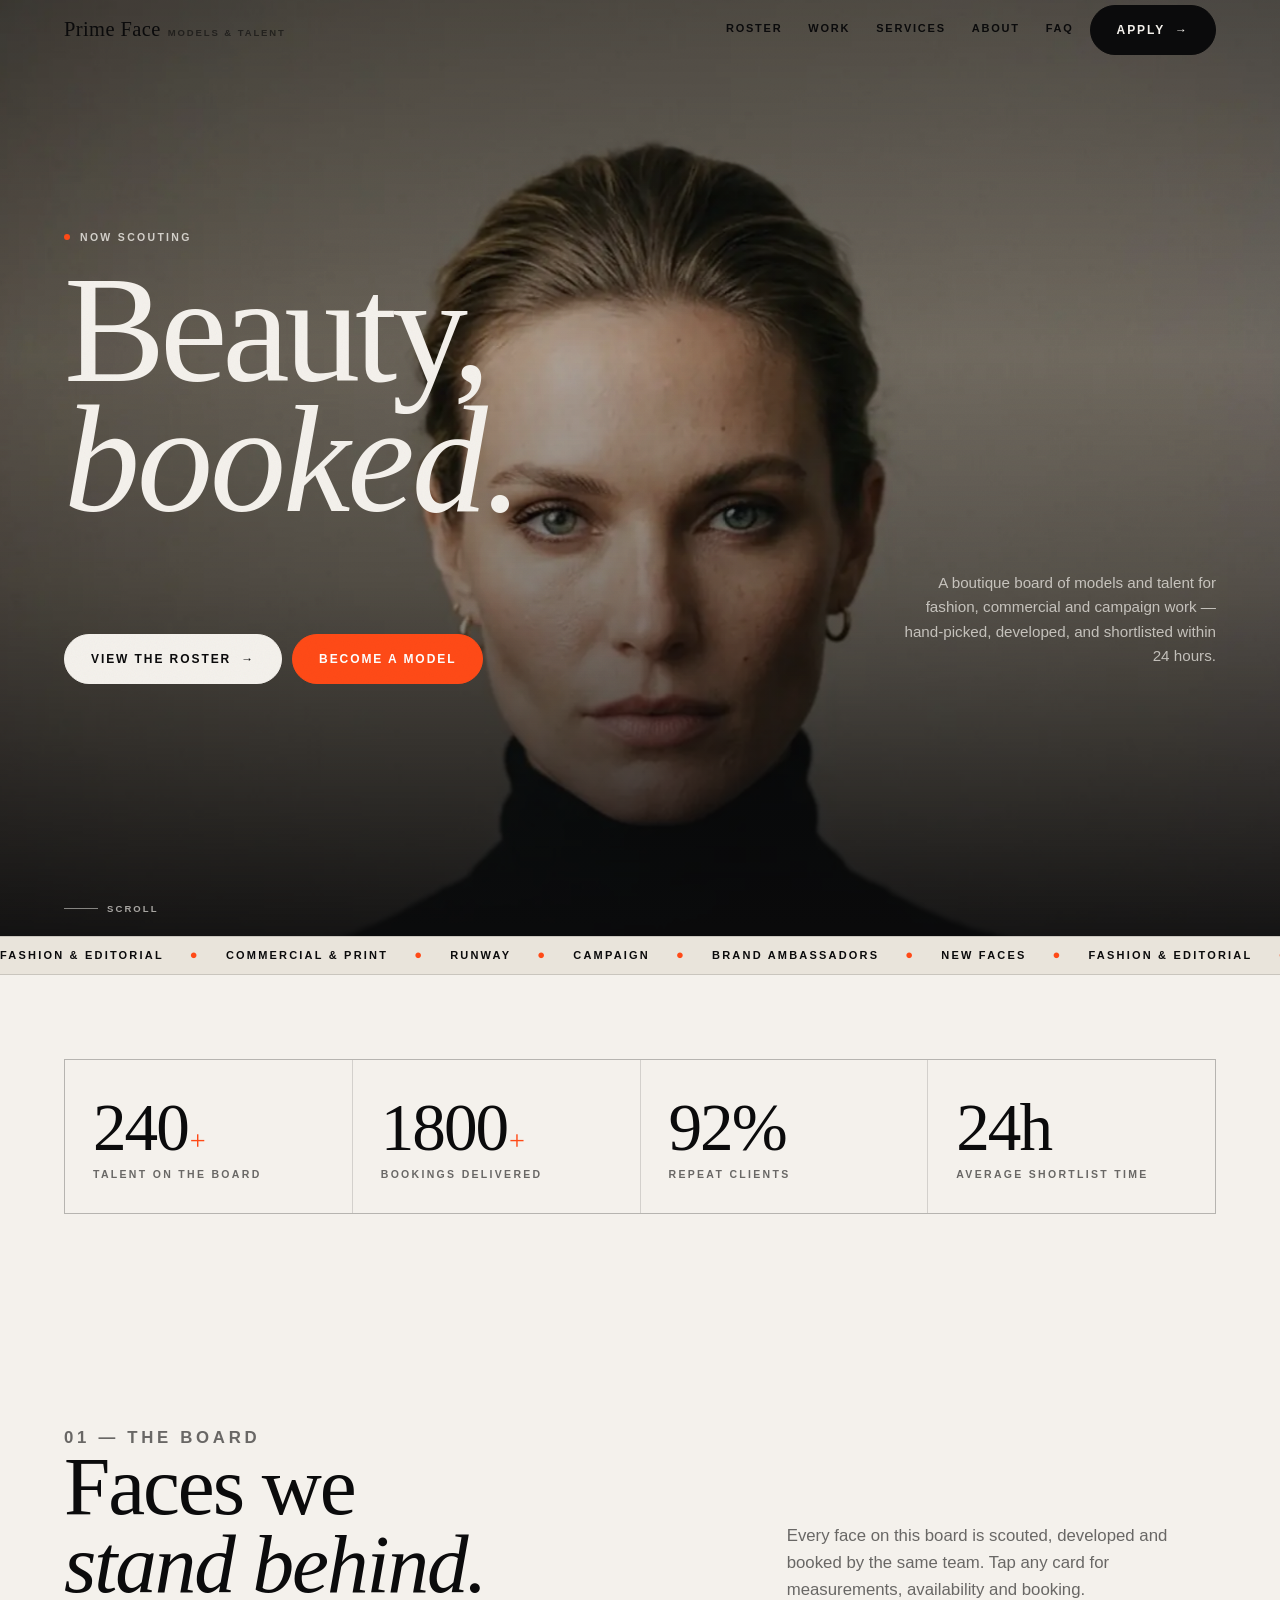
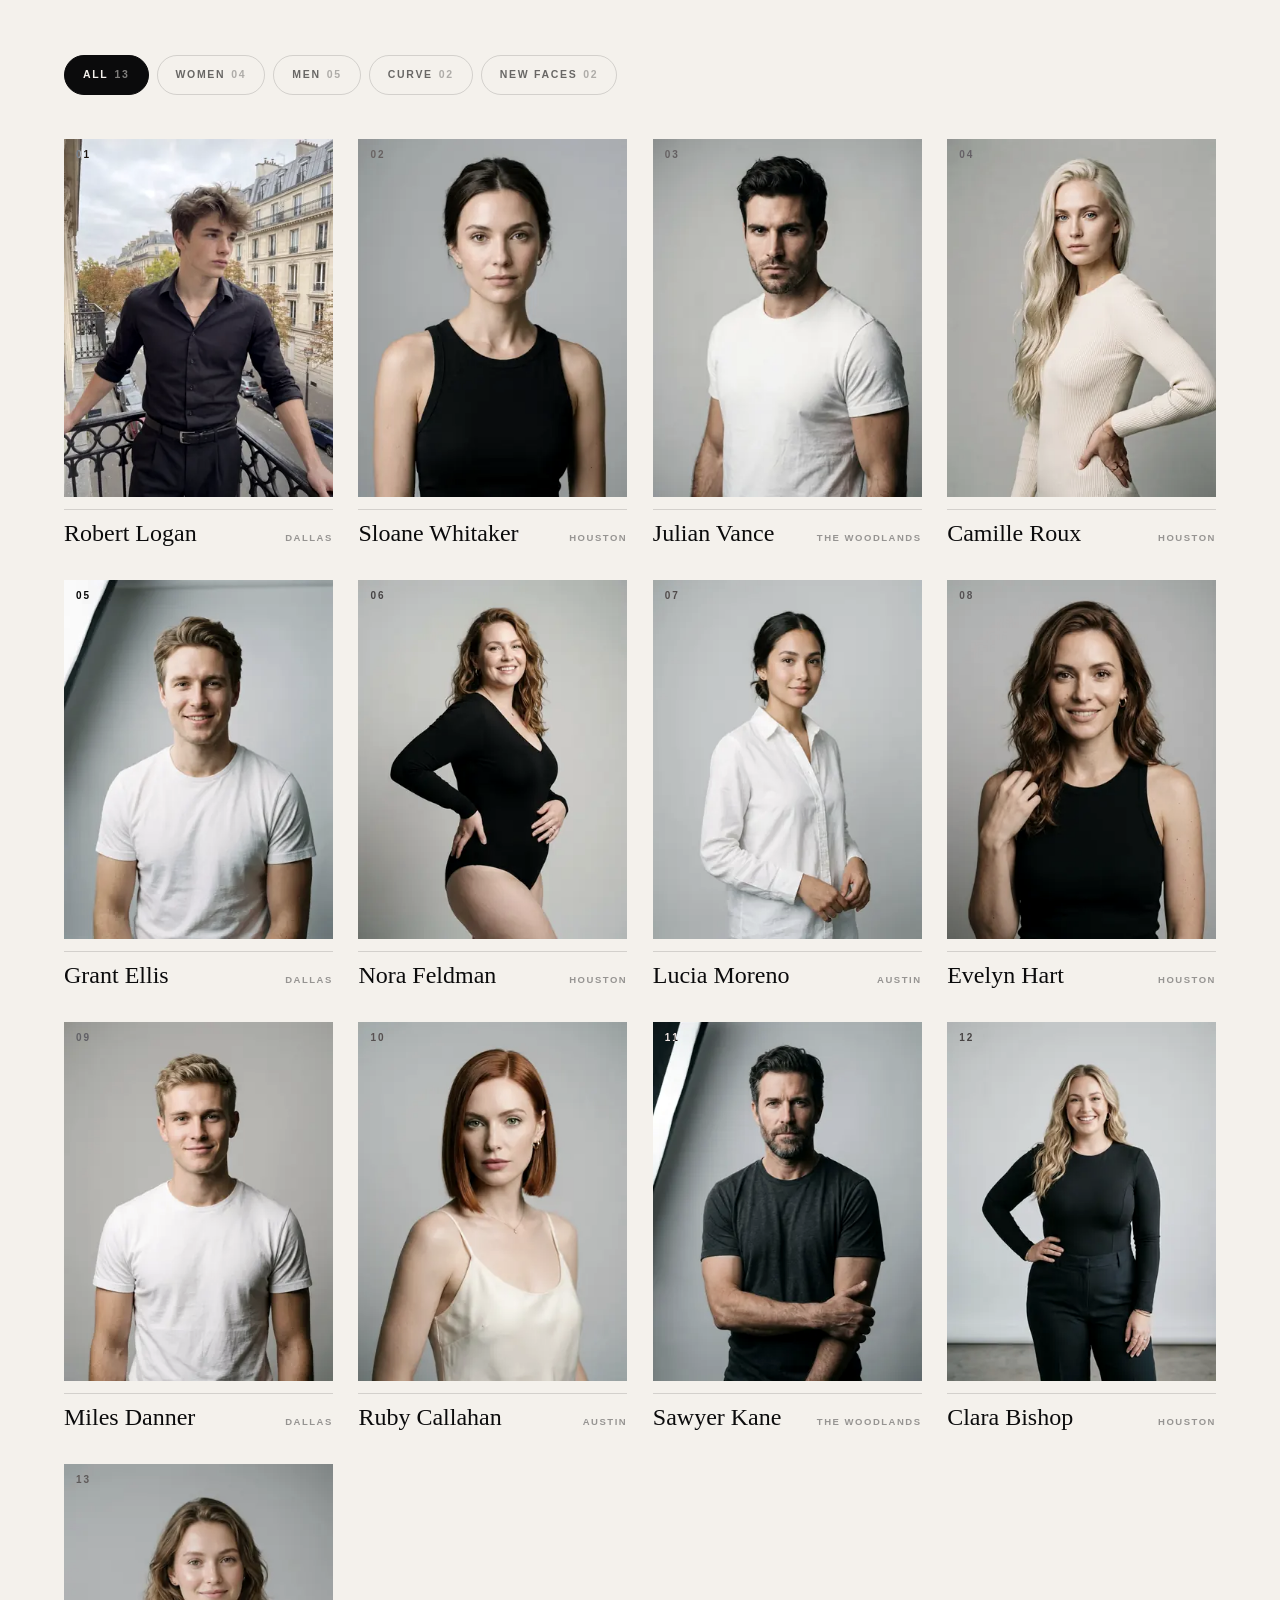
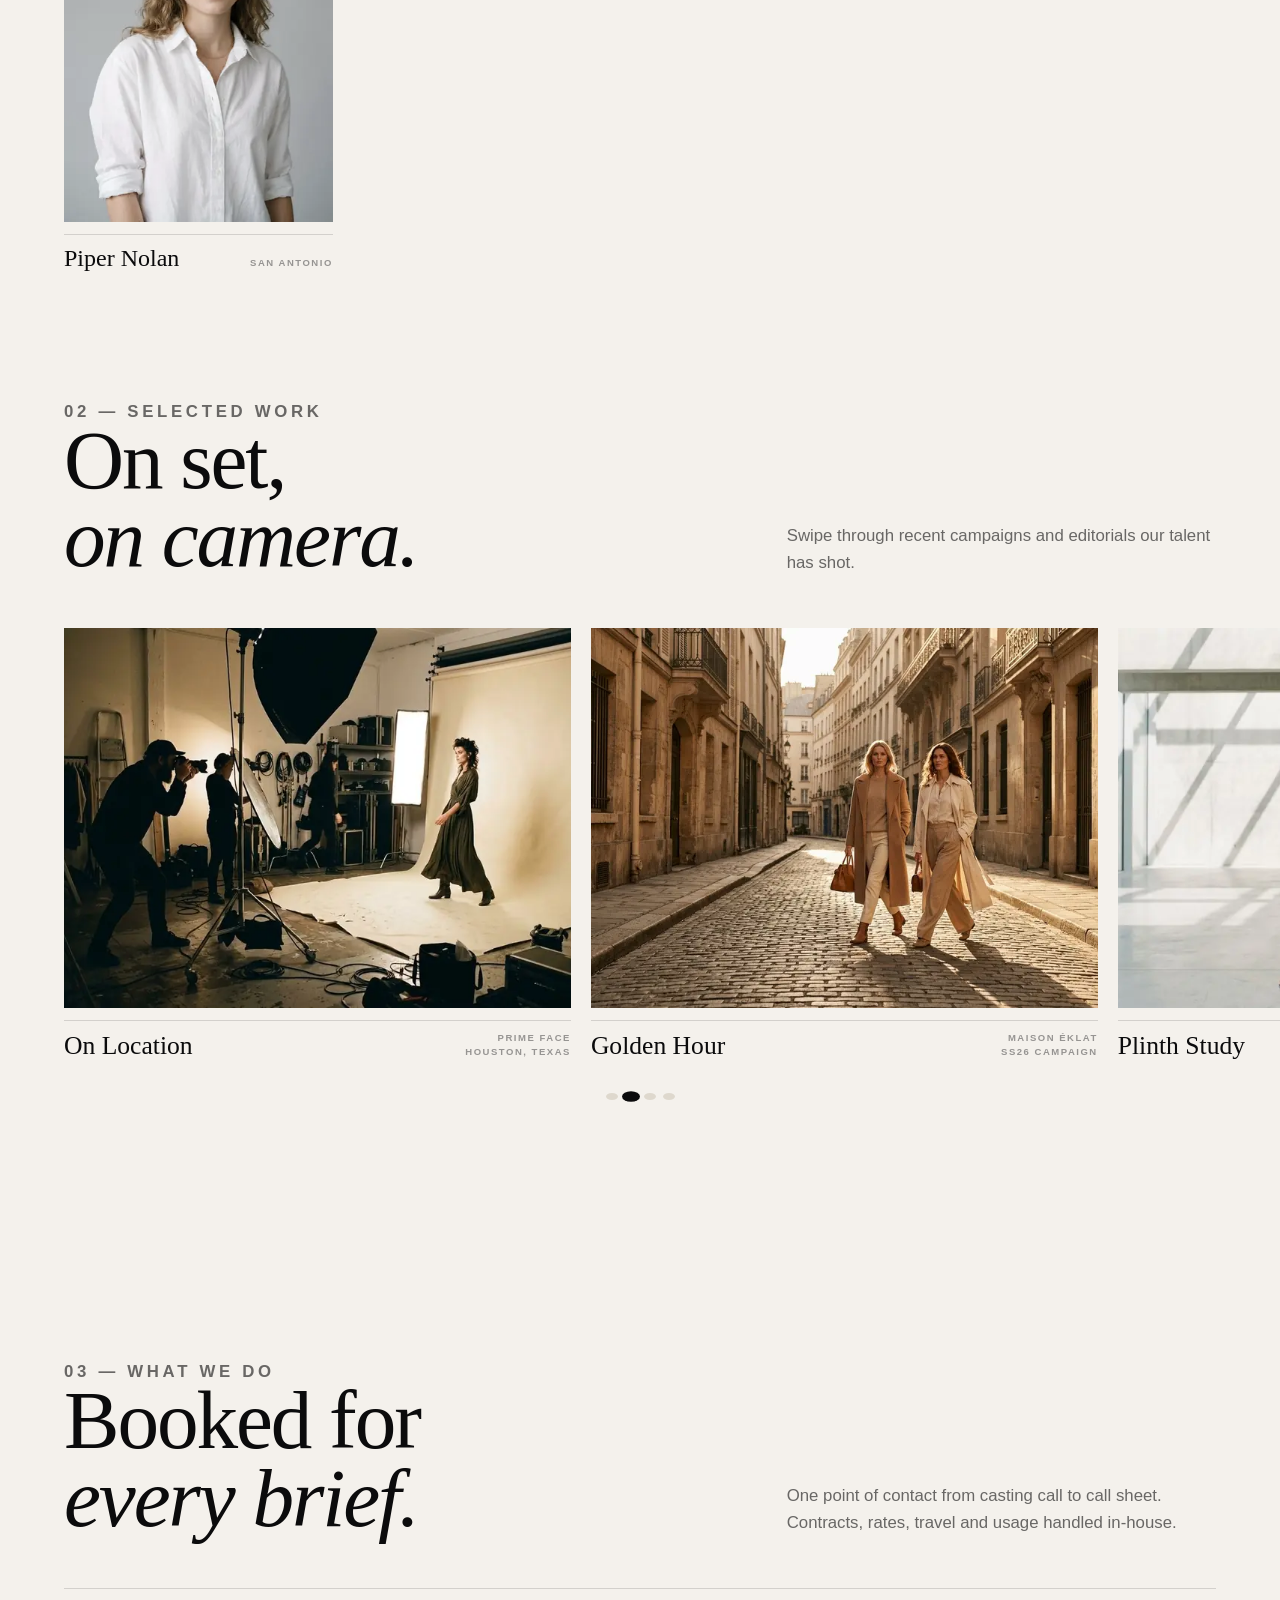
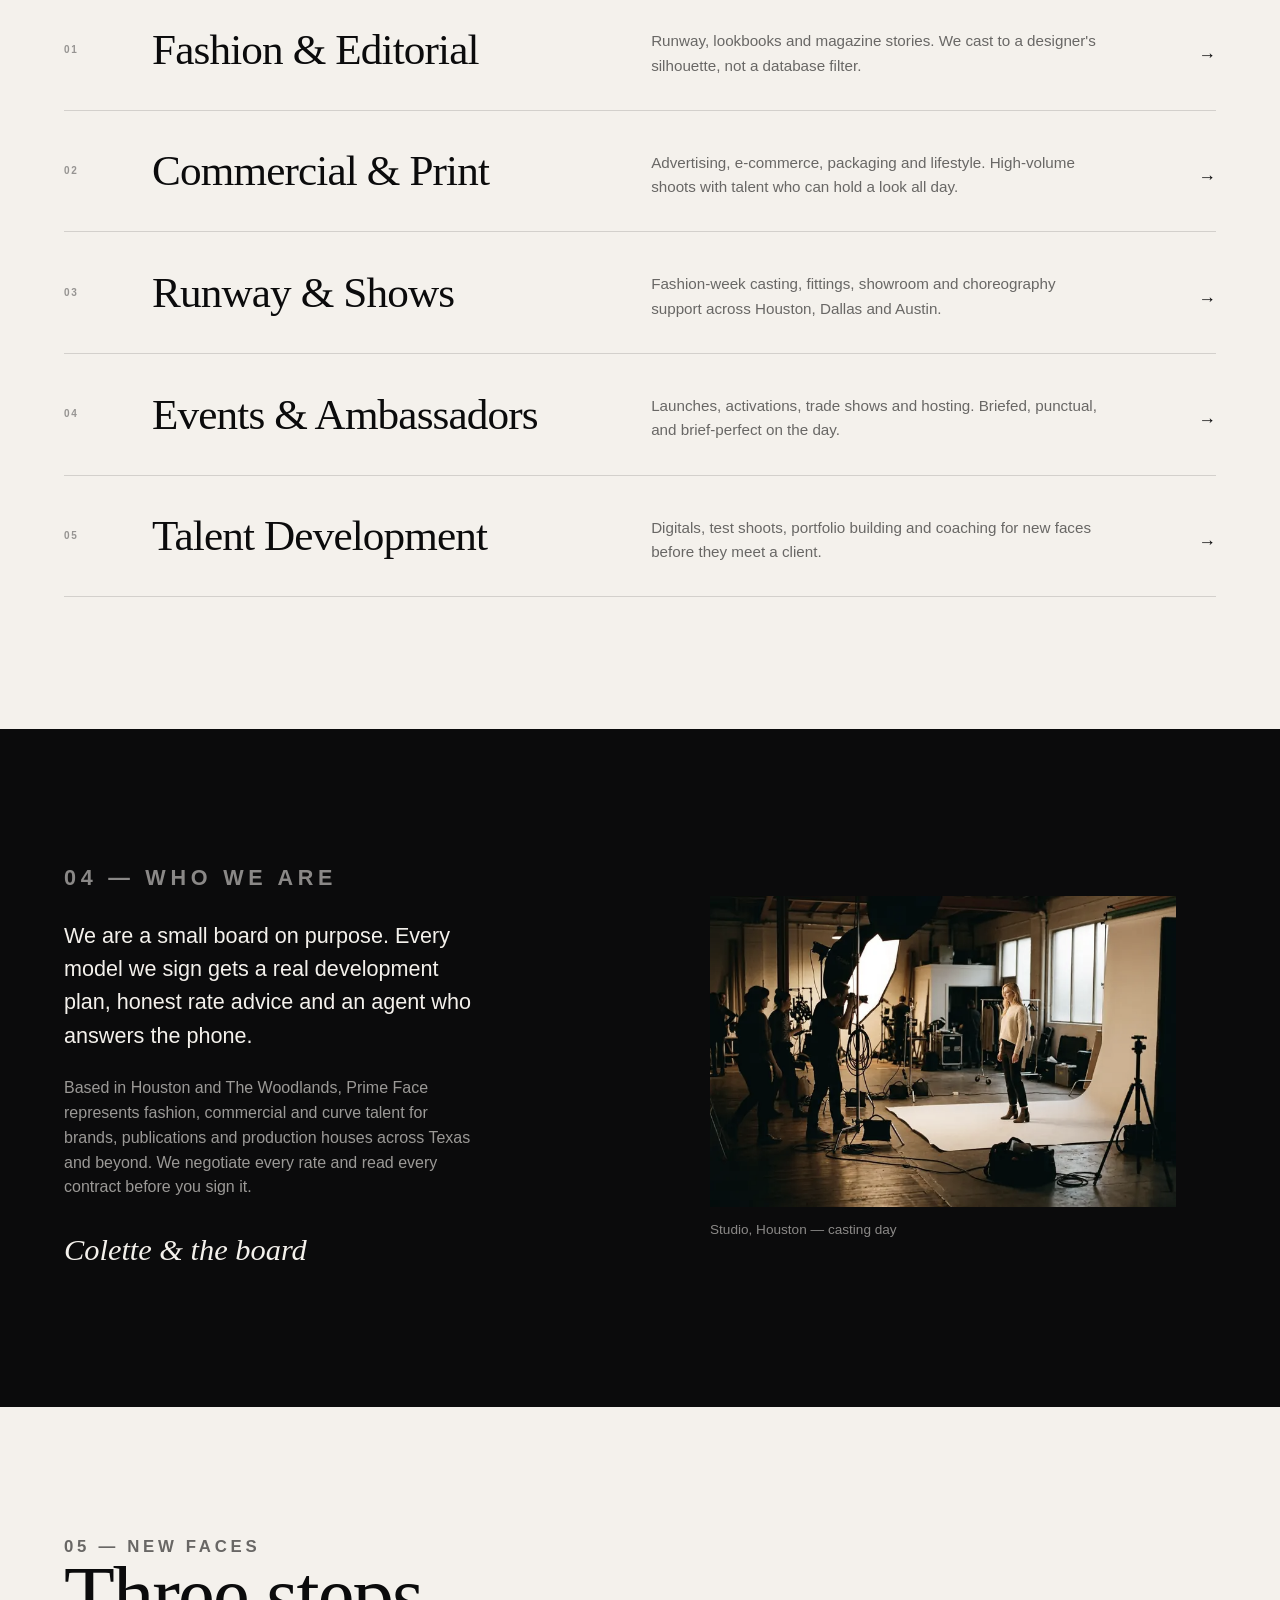
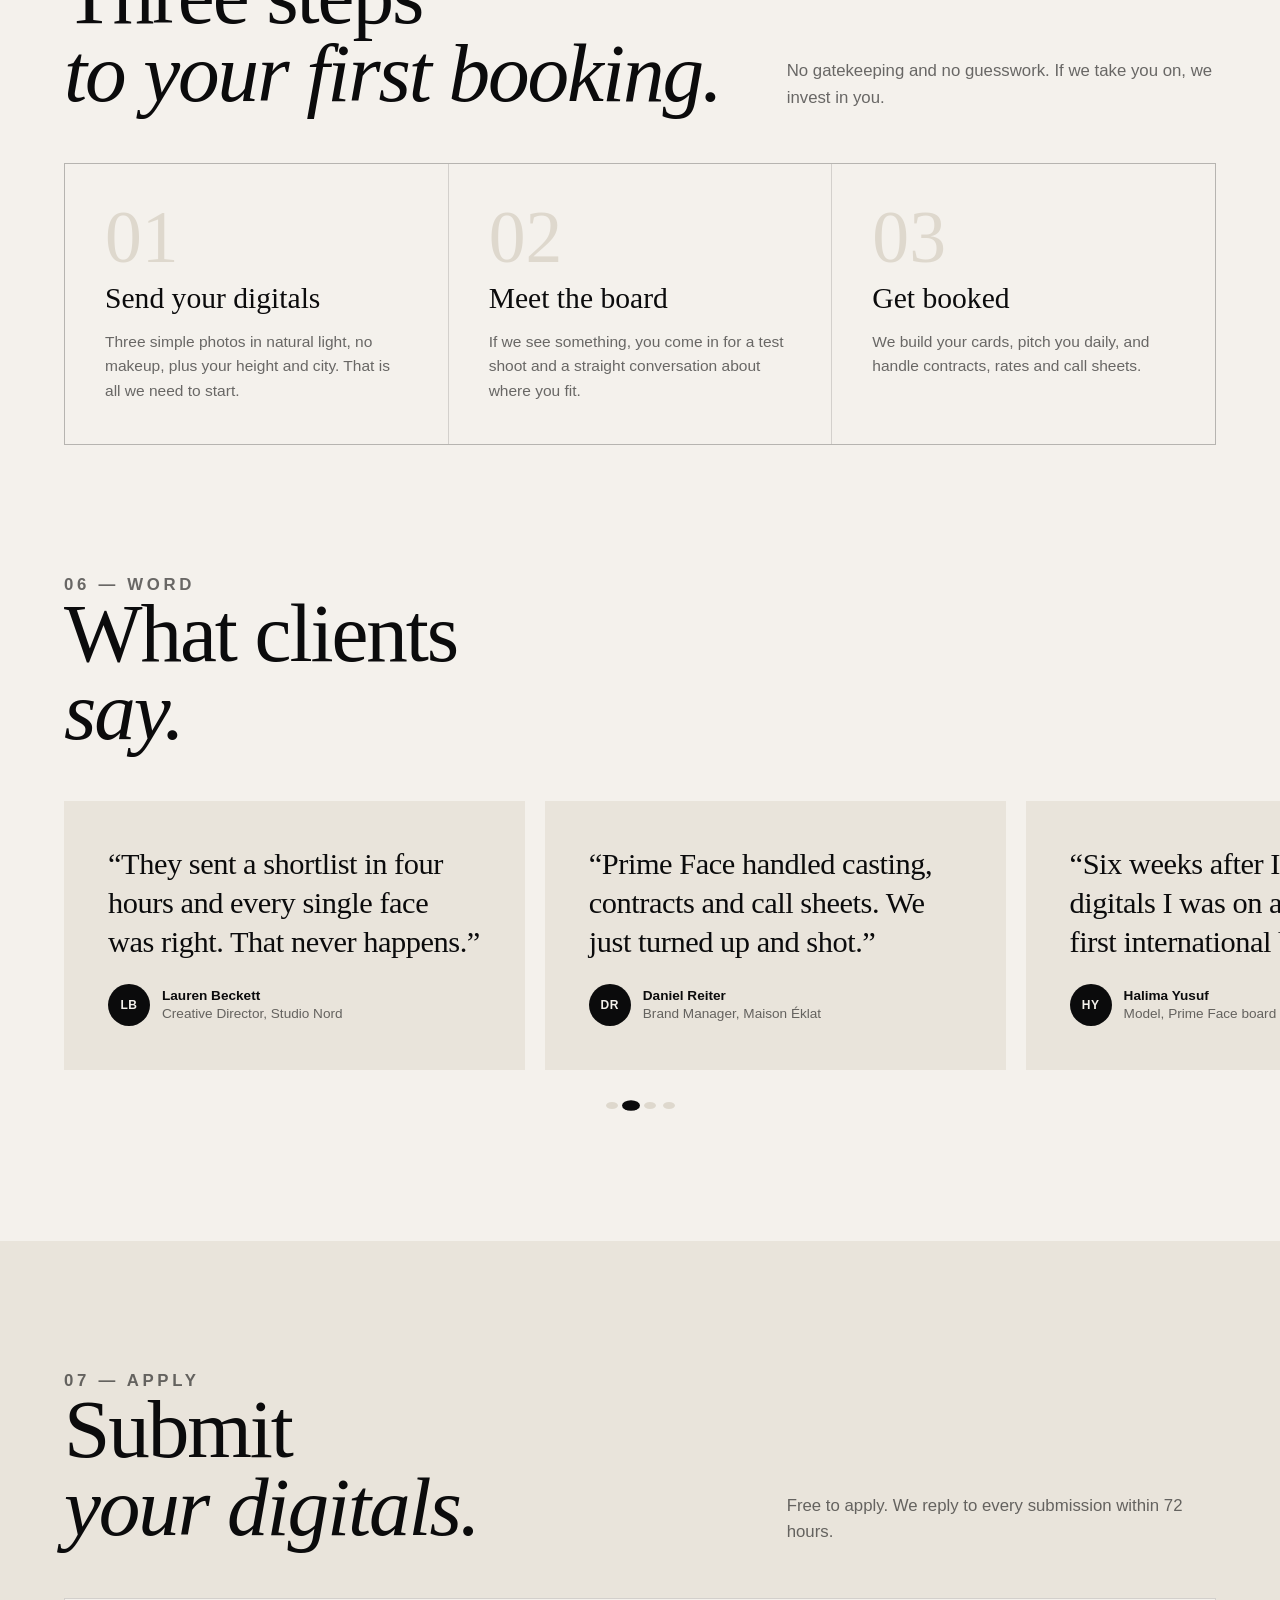
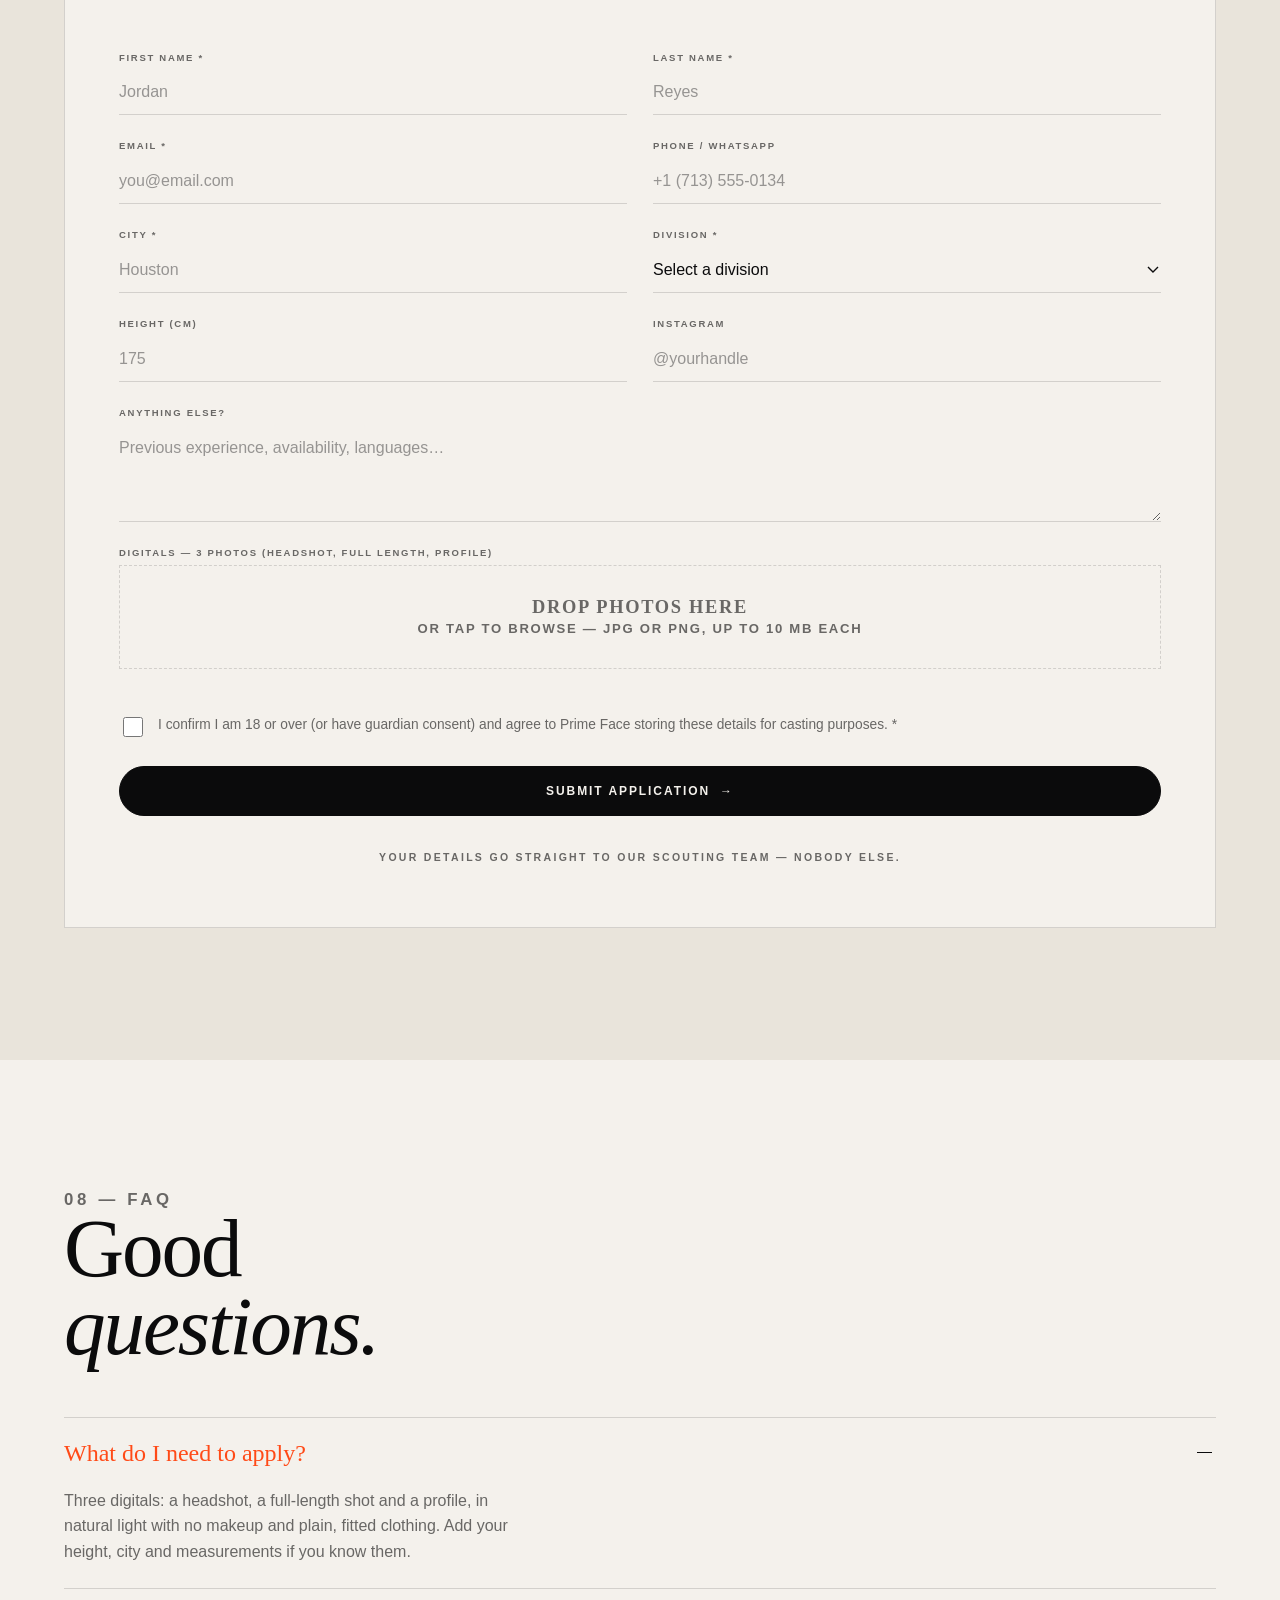
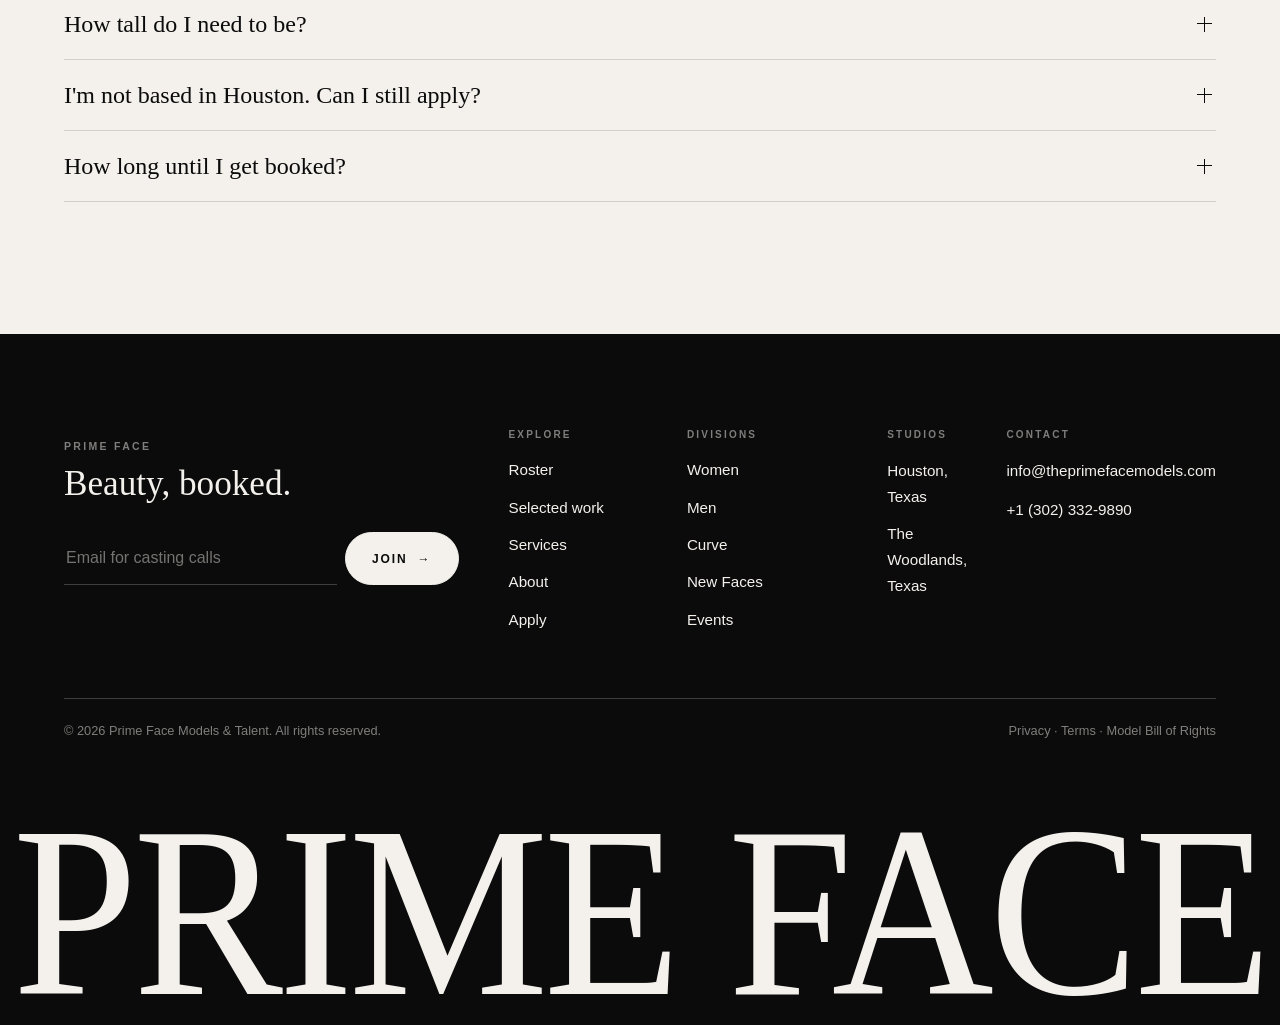
==== commit 7a5e8e8c: "Add six new faces to the board; connect application form to Google Sheets backend; Robert Logan now " ====
--- a/index.html
+++ b/index.html
@@ -113,22 +113,22 @@
     </div>
 
     <div class="chips" role="tablist" aria-label="Filter roster">
-      <button class="chip is-active" data-filter="all" role="tab" aria-selected="true">All<span>07</span></button>
-      <button class="chip" data-filter="women" role="tab" aria-selected="false">Women<span>02</span></button>
-      <button class="chip" data-filter="men" role="tab" aria-selected="false">Men<span>03</span></button>
-      <button class="chip" data-filter="curve" role="tab" aria-selected="false">Curve<span>01</span></button>
-      <button class="chip" data-filter="new-faces" role="tab" aria-selected="false">New Faces<span>01</span></button>
+      <button class="chip is-active" data-filter="all" role="tab" aria-selected="true">All<span>13</span></button>
+      <button class="chip" data-filter="women" role="tab" aria-selected="false">Women<span>04</span></button>
+      <button class="chip" data-filter="men" role="tab" aria-selected="false">Men<span>05</span></button>
+      <button class="chip" data-filter="curve" role="tab" aria-selected="false">Curve<span>02</span></button>
+      <button class="chip" data-filter="new-faces" role="tab" aria-selected="false">New Faces<span>02</span></button>
     </div>
 
     <div class="roster">
       <!-- 01 · Robert Logan — real client photo. TODO: confirm measurements with Robert -->
-      <article class="card" data-division="men" data-model='{"name":"Robert Logan","division":"Men","city":"Houston","bio":"Joined the board in 2026. Books commercial lifestyle and fitness work across Texas, and presents comfortably on camera for brand content.","specs":{"Height":"188 cm","Chest":"99 cm","Waist":"81 cm","Collar":"41 cm","Shoe":"US 11","Hair":"Brown","Eyes":"Hazel"}}'>
+      <article class="card" data-division="men" data-model='{"name":"Robert Logan","division":"Men","city":"Dallas","bio":"Joined the board in 2026. Books commercial lifestyle and fitness work across Texas, and presents comfortably on camera for brand content.","specs":{"Height":"188 cm","Chest":"99 cm","Waist":"81 cm","Collar":"41 cm","Shoe":"US 11","Hair":"Brown","Eyes":"Hazel"}}'>
         <div class="card__media">
           <span class="card__idx">01</span>
           <img src="assets/img/robert-480.webp" srcset="assets/img/robert-360.webp 360w, assets/img/robert-480.webp 480w, assets/img/robert-760.webp 760w, assets/img/robert-1080.webp 1080w" sizes="(min-width:1240px) 23vw,(min-width:900px) 31vw,(min-width:540px) 46vw, 88vw" width="1080" height="1440" decoding="async" loading="lazy" data-full="assets/img/robert-1080.webp" style="background-image:url('[data-uri]');background-size:cover;background-position:center 24%" alt="Robert Logan — Prime Face men's board">
           <span class="card__tag">Men</span>
         </div>
-        <div class="card__foot"><h3>Robert Logan</h3><span class="card__loc">Houston</span></div>
+        <div class="card__foot"><h3>Robert Logan</h3><span class="card__loc">Dallas</span></div>
       </article>
       <!-- 02 -->
       <article class="card" data-division="women" data-model='{"name":"Sloane Whitaker","division":"Women","city":"Houston","bio":"Walked Houston Fashion Week and fronts a national denim campaign. Signed exclusively to a Dallas label for SS26.","specs":{"Height":"178 cm","Bust":"83 cm","Waist":"62 cm","Hips":"90 cm","Shoe":"US 9","Hair":"Dark brown","Eyes":"Green"}}'>
@@ -183,6 +183,60 @@
           <span class="card__tag">New Faces</span>
         </div>
         <div class="card__foot"><h3>Lucia Moreno</h3><span class="card__loc">Austin</span></div>
+      </article>
+      <!-- 08 -->
+      <article class="card" data-division="women" data-model='{"name":"Evelyn Hart","division":"Women","city":"Houston","bio":"Signed after a Houston open call and now booking editorial and beauty work across Texas.","specs":{"Height":"179 cm","Bust":"84 cm","Waist":"63 cm","Hips":"91 cm","Shoe":"US 9.5","Hair":"Chestnut","Eyes":"Hazel"}}'>
+        <div class="card__media">
+          <span class="card__idx">08</span>
+          <img src="assets/img/model-07-480.webp" srcset="assets/img/model-07-360.webp 360w, assets/img/model-07-480.webp 480w, assets/img/model-07-760.webp 760w, assets/img/model-07-1080.webp 1080w" sizes="(min-width:1240px) 23vw,(min-width:900px) 31vw,(min-width:540px) 46vw, 88vw" width="1080" height="1440" decoding="async" loading="lazy" data-full="assets/img/model-07-1080.webp" style="background-image:url('[data-uri]');background-size:cover;background-position:center 24%" alt="Evelyn Hart — Prime Face women board">
+          <span class="card__tag">Women</span>
+        </div>
+        <div class="card__foot"><h3>Evelyn Hart</h3><span class="card__loc">Houston</span></div>
+      </article>
+      <!-- 09 -->
+      <article class="card" data-division="men" data-model='{"name":"Miles Danner","division":"Men","city":"Dallas","bio":"The freshest face on the men's board — commercial print and e-commerce specialist.","specs":{"Height":"184 cm","Chest":"94 cm","Waist":"76 cm","Collar":"38 cm","Shoe":"US 10","Hair":"Blonde","Eyes":"Blue"}}'>
+        <div class="card__media">
+          <span class="card__idx">09</span>
+          <img src="assets/img/model-08-480.webp" srcset="assets/img/model-08-360.webp 360w, assets/img/model-08-480.webp 480w, assets/img/model-08-760.webp 760w, assets/img/model-08-1080.webp 1080w" sizes="(min-width:1240px) 23vw,(min-width:900px) 31vw,(min-width:540px) 46vw, 88vw" width="1080" height="1440" decoding="async" loading="lazy" data-full="assets/img/model-08-1080.webp" style="background-image:url('[data-uri]');background-size:cover;background-position:center 24%" alt="Miles Danner — Prime Face men board">
+          <span class="card__tag">Men</span>
+        </div>
+        <div class="card__foot"><h3>Miles Danner</h3><span class="card__loc">Dallas</span></div>
+      </article>
+      <!-- 10 -->
+      <article class="card" data-division="women" data-model='{"name":"Ruby Callahan","division":"Women","city":"Austin","bio":"Beauty and campaign regular who fronted a national haircare launch.","specs":{"Height":"177 cm","Bust":"82 cm","Waist":"61 cm","Hips":"89 cm","Shoe":"US 8.5","Hair":"Red","Eyes":"Green"}}'>
+        <div class="card__media">
+          <span class="card__idx">10</span>
+          <img src="assets/img/model-09-480.webp" srcset="assets/img/model-09-360.webp 360w, assets/img/model-09-480.webp 480w, assets/img/model-09-760.webp 760w, assets/img/model-09-1080.webp 1080w" sizes="(min-width:1240px) 23vw,(min-width:900px) 31vw,(min-width:540px) 46vw, 88vw" width="1080" height="1440" decoding="async" loading="lazy" data-full="assets/img/model-09-1080.webp" style="background-image:url('[data-uri]');background-size:cover;background-position:center 24%" alt="Ruby Callahan — Prime Face women board">
+          <span class="card__tag">Women</span>
+        </div>
+        <div class="card__foot"><h3>Ruby Callahan</h3><span class="card__loc">Austin</span></div>
+      </article>
+      <!-- 11 -->
+      <article class="card" data-division="men" data-model='{"name":"Sawyer Kane","division":"Men","city":"The Woodlands","bio":"Rugged commercial and lifestyle talent — a favourite for automotive and outdoor briefs.","specs":{"Height":"189 cm","Chest":"102 cm","Waist":"84 cm","Collar":"42 cm","Shoe":"US 12","Hair":"Dark brown","Eyes":"Brown"}}'>
+        <div class="card__media">
+          <span class="card__idx">11</span>
+          <img src="assets/img/model-10-480.webp" srcset="assets/img/model-10-360.webp 360w, assets/img/model-10-480.webp 480w, assets/img/model-10-760.webp 760w, assets/img/model-10-1080.webp 1080w" sizes="(min-width:1240px) 23vw,(min-width:900px) 31vw,(min-width:540px) 46vw, 88vw" width="1080" height="1440" decoding="async" loading="lazy" data-full="assets/img/model-10-1080.webp" style="background-image:url('[data-uri]');background-size:cover;background-position:center 24%" alt="Sawyer Kane — Prime Face men board">
+          <span class="card__tag">Men</span>
+        </div>
+        <div class="card__foot"><h3>Sawyer Kane</h3><span class="card__loc">The Woodlands</span></div>
+      </article>
+      <!-- 12 -->
+      <article class="card" data-division="curve" data-model='{"name":"Clara Bishop","division":"Curve","city":"Houston","bio":"Curve board regular and fit model for two national denim labels.","specs":{"Height":"168 cm","Bust":"108 cm","Waist":"90 cm","Hips":"122 cm","Shoe":"US 8","Hair":"Blonde","Eyes":"Blue"}}'>
+        <div class="card__media">
+          <span class="card__idx">12</span>
+          <img src="assets/img/model-11-480.webp" srcset="assets/img/model-11-360.webp 360w, assets/img/model-11-480.webp 480w, assets/img/model-11-760.webp 760w, assets/img/model-11-1080.webp 1080w" sizes="(min-width:1240px) 23vw,(min-width:900px) 31vw,(min-width:540px) 46vw, 88vw" width="1080" height="1440" decoding="async" loading="lazy" data-full="assets/img/model-11-1080.webp" style="background-image:url('[data-uri]');background-size:cover;background-position:center 24%" alt="Clara Bishop — Prime Face curve board">
+          <span class="card__tag">Curve</span>
+        </div>
+        <div class="card__foot"><h3>Clara Bishop</h3><span class="card__loc">Houston</span></div>
+      </article>
+      <!-- 13 -->
+      <article class="card" data-division="new-faces" data-model='{"name":"Piper Nolan","division":"New Faces","city":"San Antonio","bio":"Straight out of our last open call — first test shoot booked and delivered.","specs":{"Height":"174 cm","Bust":"80 cm","Waist":"60 cm","Hips":"88 cm","Shoe":"US 8","Hair":"Light brown","Eyes":"Hazel"}}'>
+        <div class="card__media">
+          <span class="card__idx">13</span>
+          <img src="assets/img/model-12-480.webp" srcset="assets/img/model-12-360.webp 360w, assets/img/model-12-480.webp 480w, assets/img/model-12-760.webp 760w, assets/img/model-12-1080.webp 1080w" sizes="(min-width:1240px) 23vw,(min-width:900px) 31vw,(min-width:540px) 46vw, 88vw" width="1080" height="1440" decoding="async" loading="lazy" data-full="assets/img/model-12-1080.webp" style="background-image:url('[data-uri]');background-size:cover;background-position:center 24%" alt="Piper Nolan — Prime Face new faces board">
+          <span class="card__tag">New Faces</span>
+        </div>
+        <div class="card__foot"><h3>Piper Nolan</h3><span class="card__loc">San Antonio</span></div>
       </article>
     </div>
     <p class="roster-empty" hidden>No faces in this division yet — check back soon.</p>
@@ -431,7 +485,7 @@
       <div class="success" role="status" aria-live="polite">
         <div class="tick">&#10003;</div>
         <h3>Received, <span id="success-name">friend</span>.</h3>
-        <p>Your digitals are with our scouting team. You'll hear from us within 72 hours —
+        <p id="success-note">Your digitals are with our scouting team. You'll hear from us within 72 hours —
           check your spam folder just in case.</p>
         <a href="#roster" class="btn btn--ghost">Browse the board</a>
       </div>
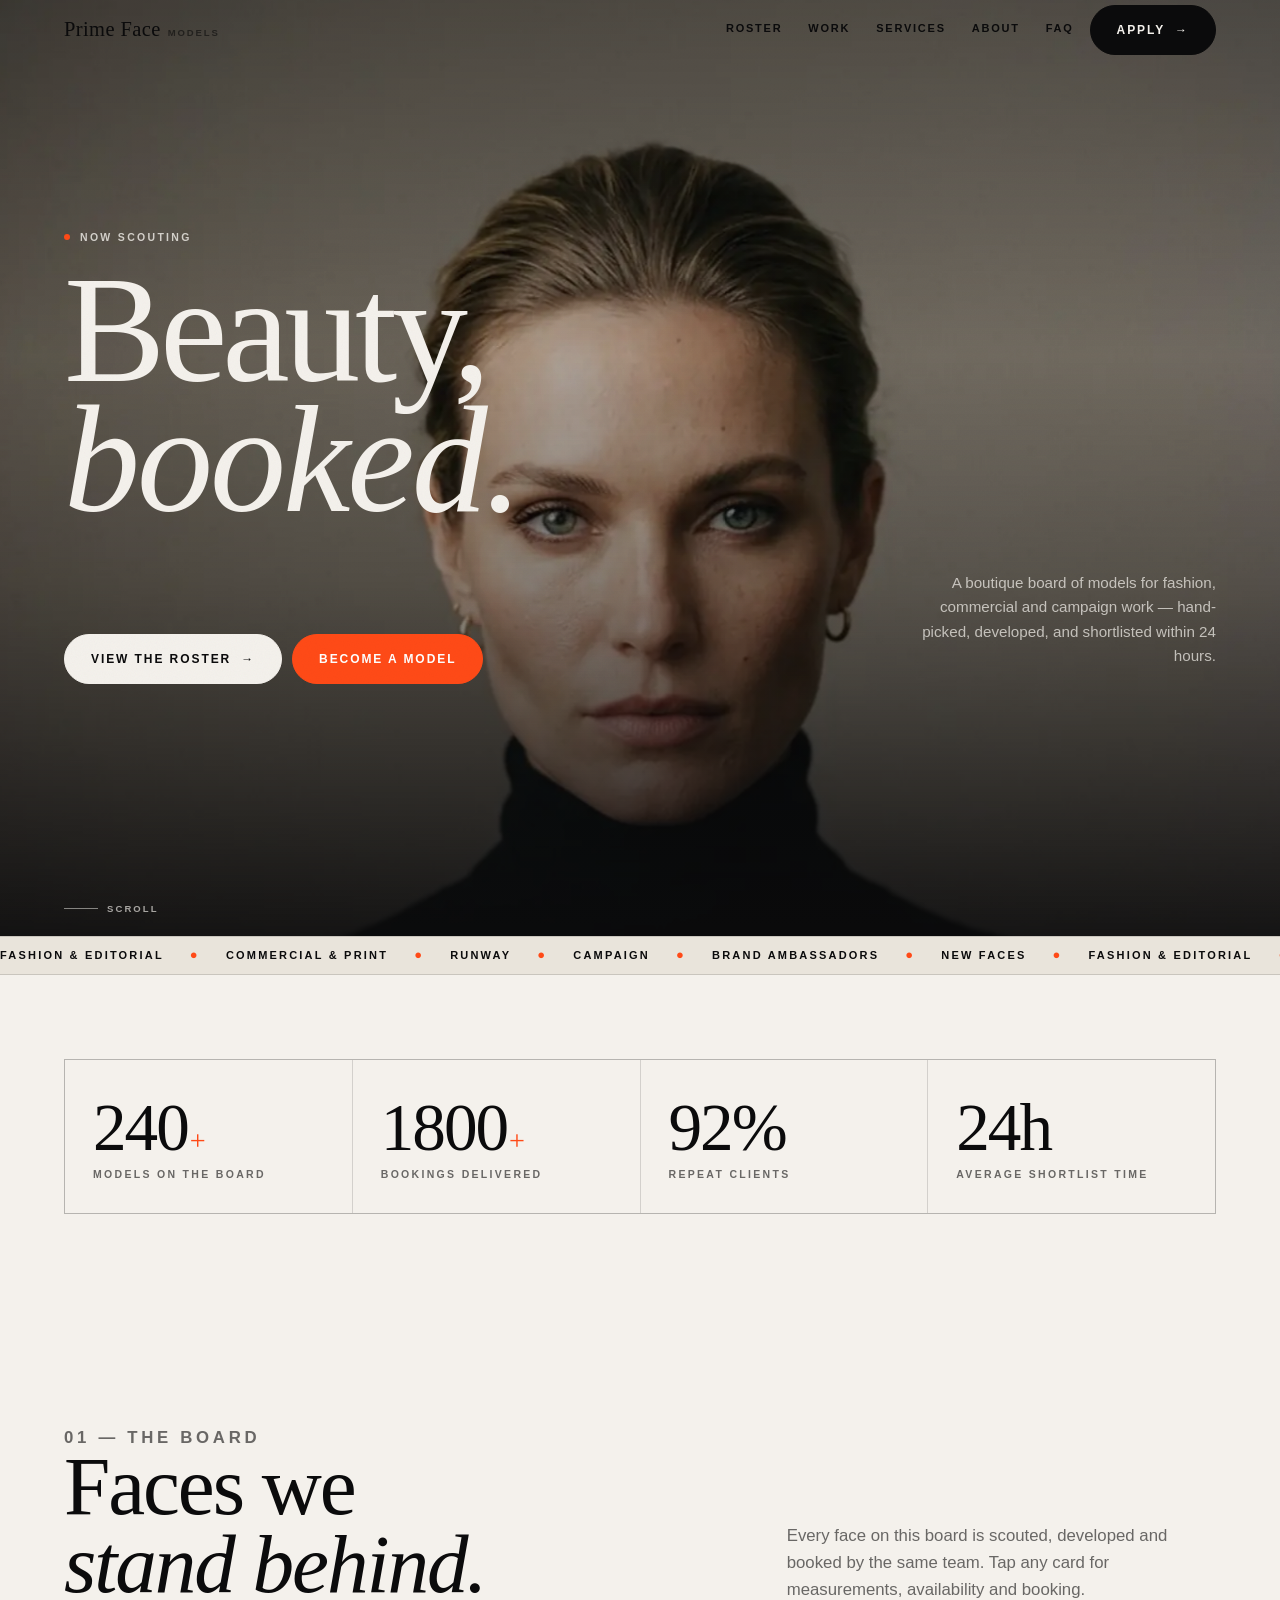
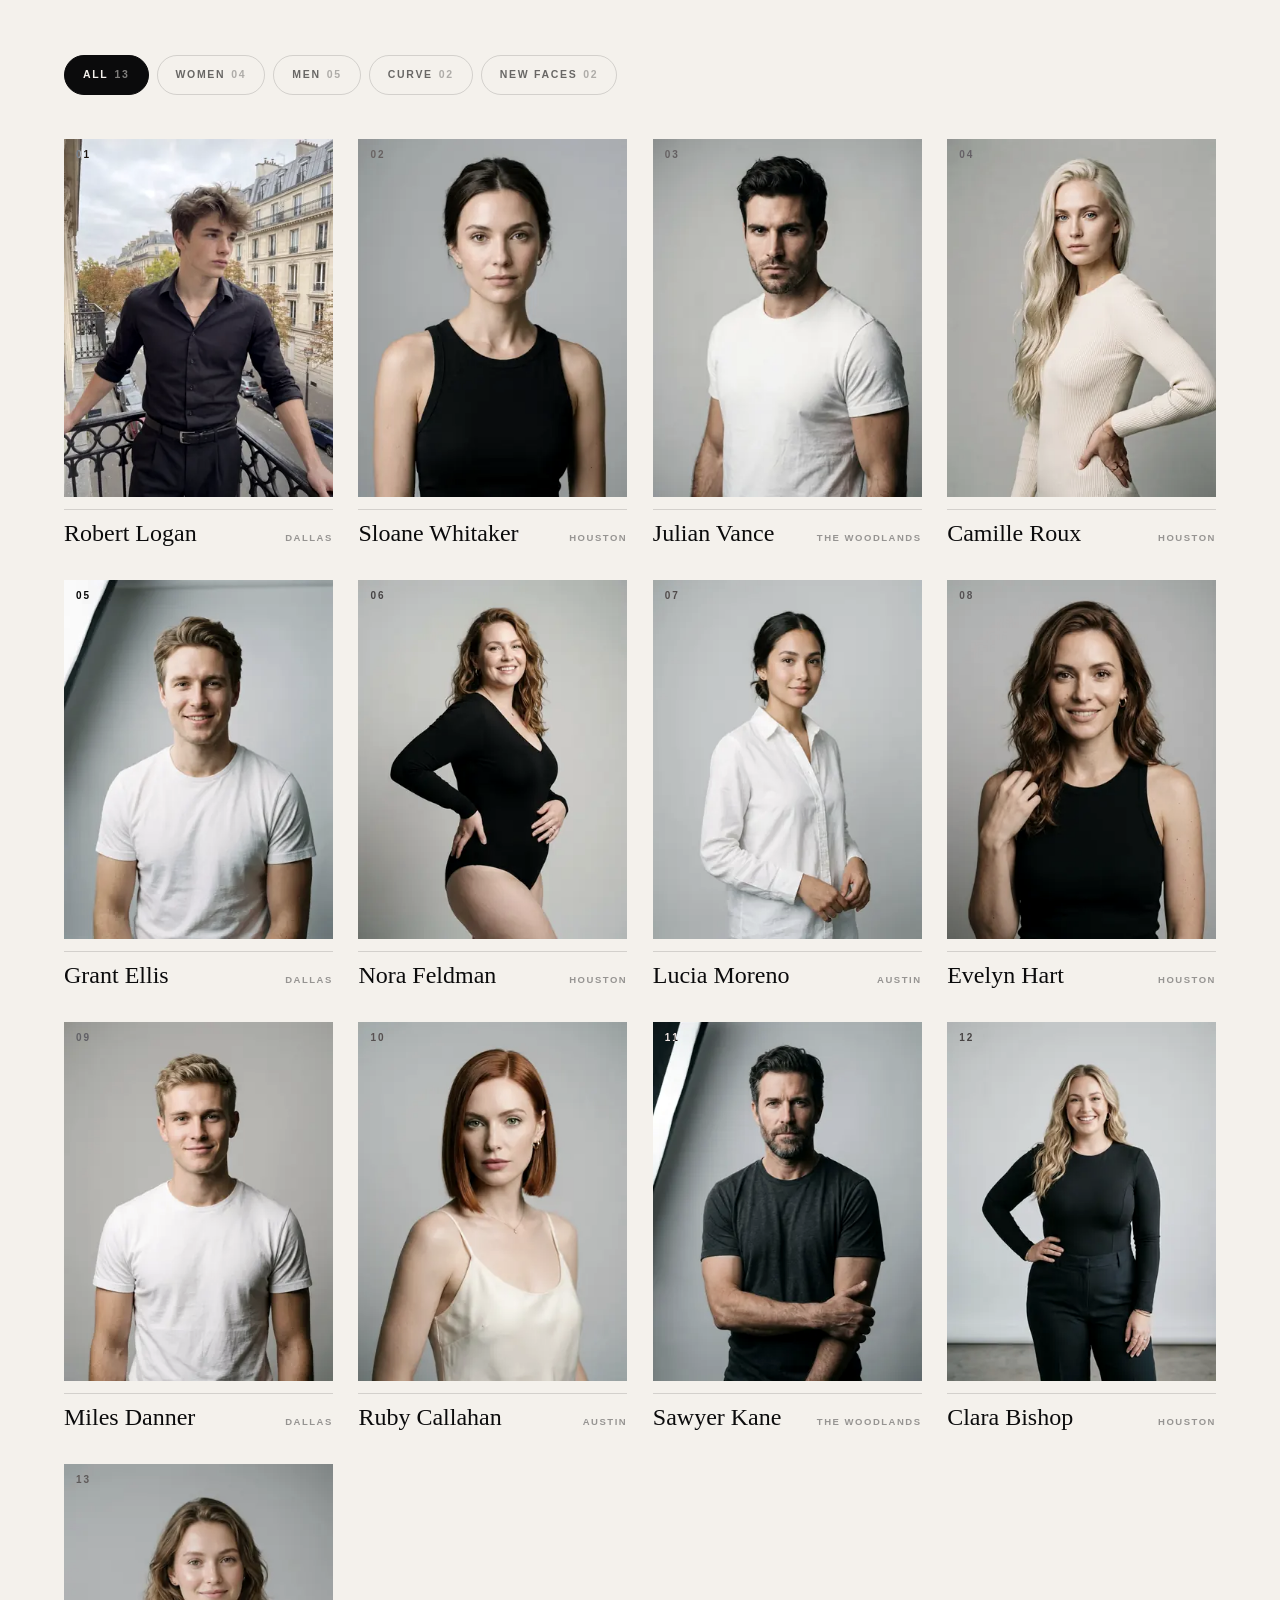
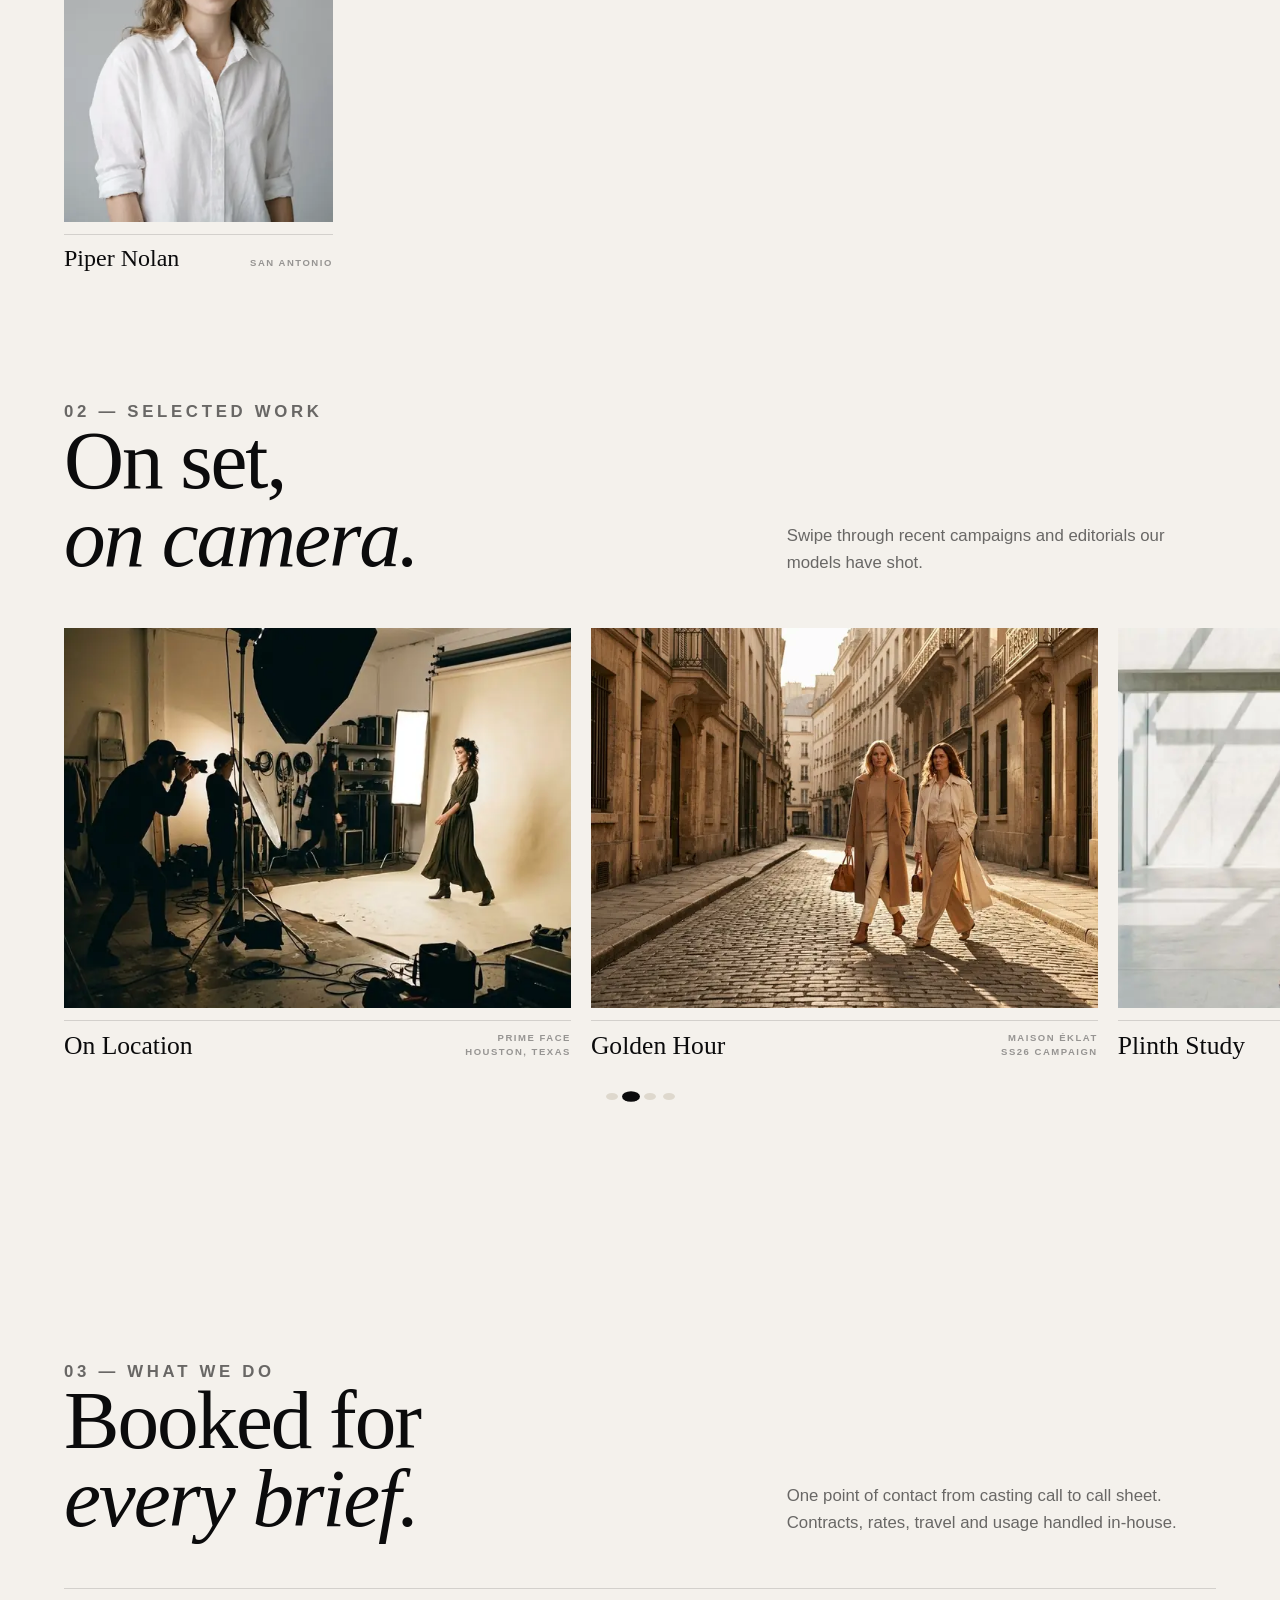
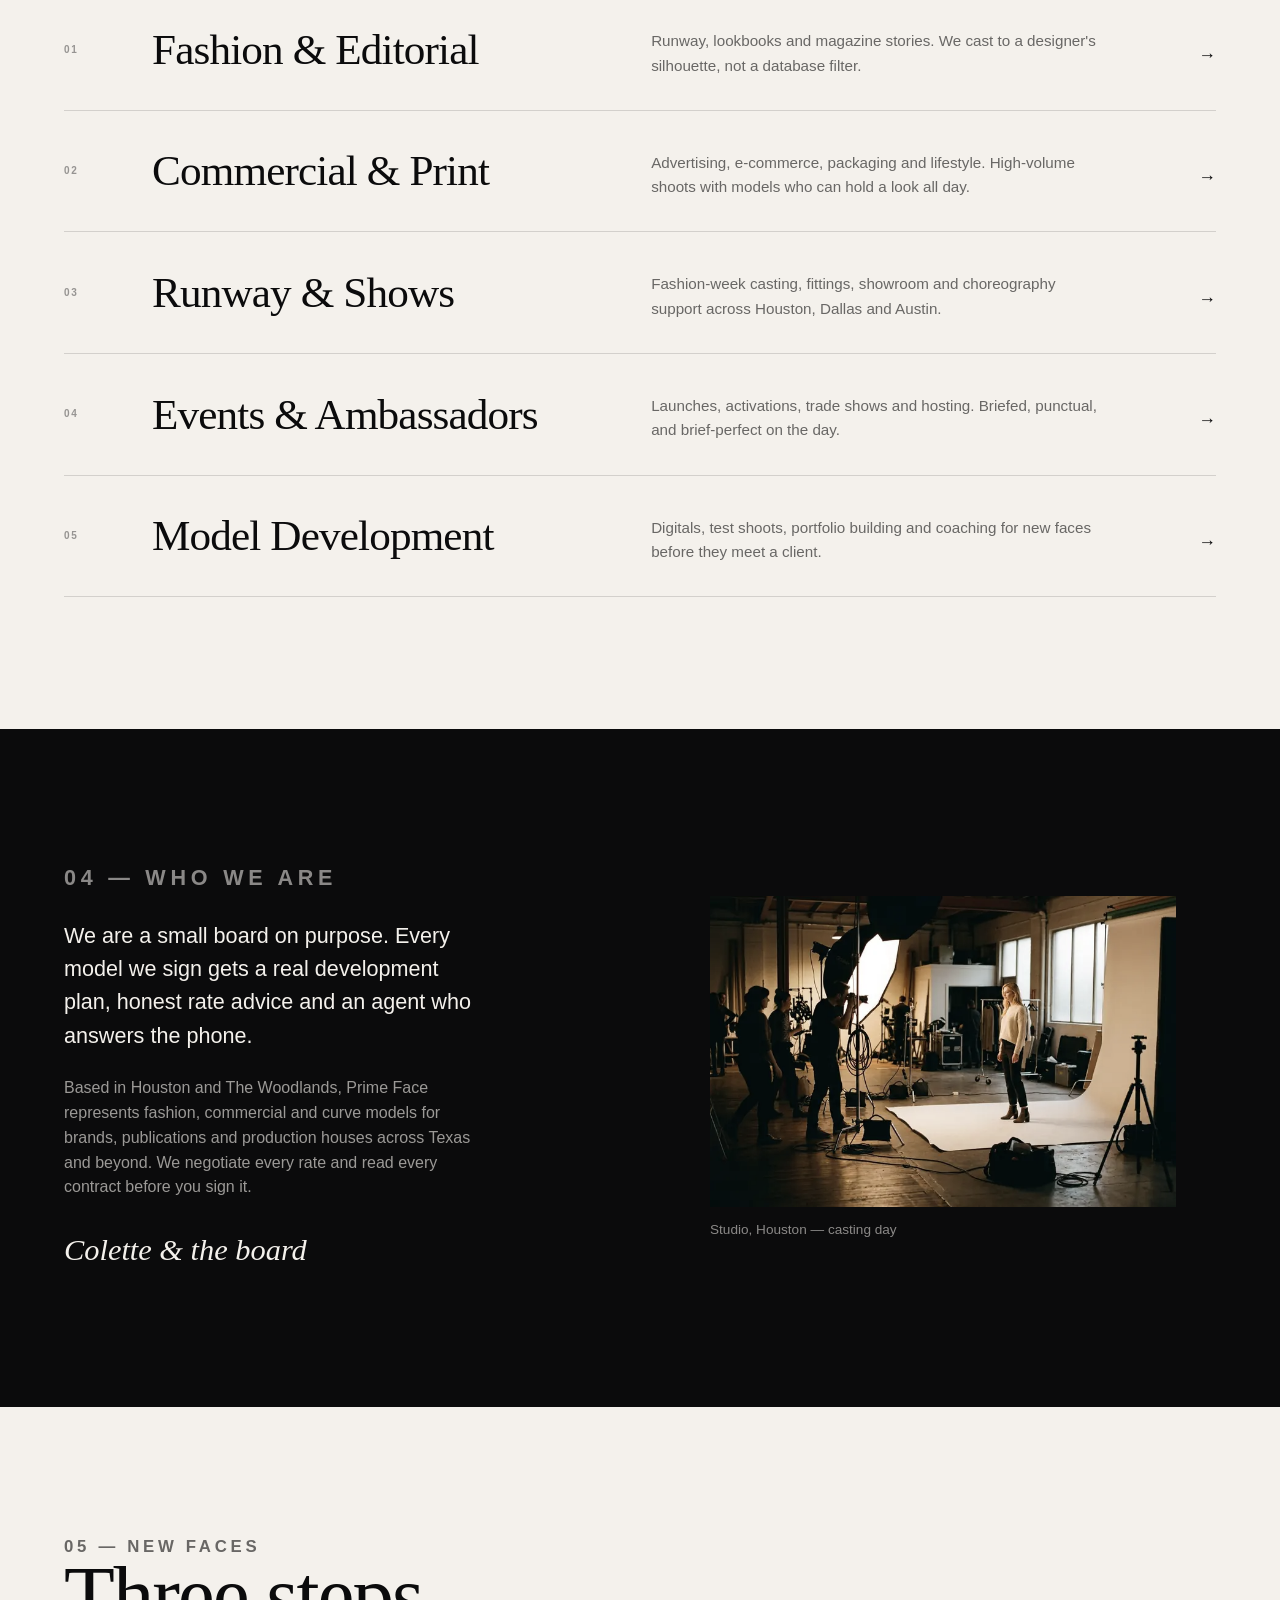
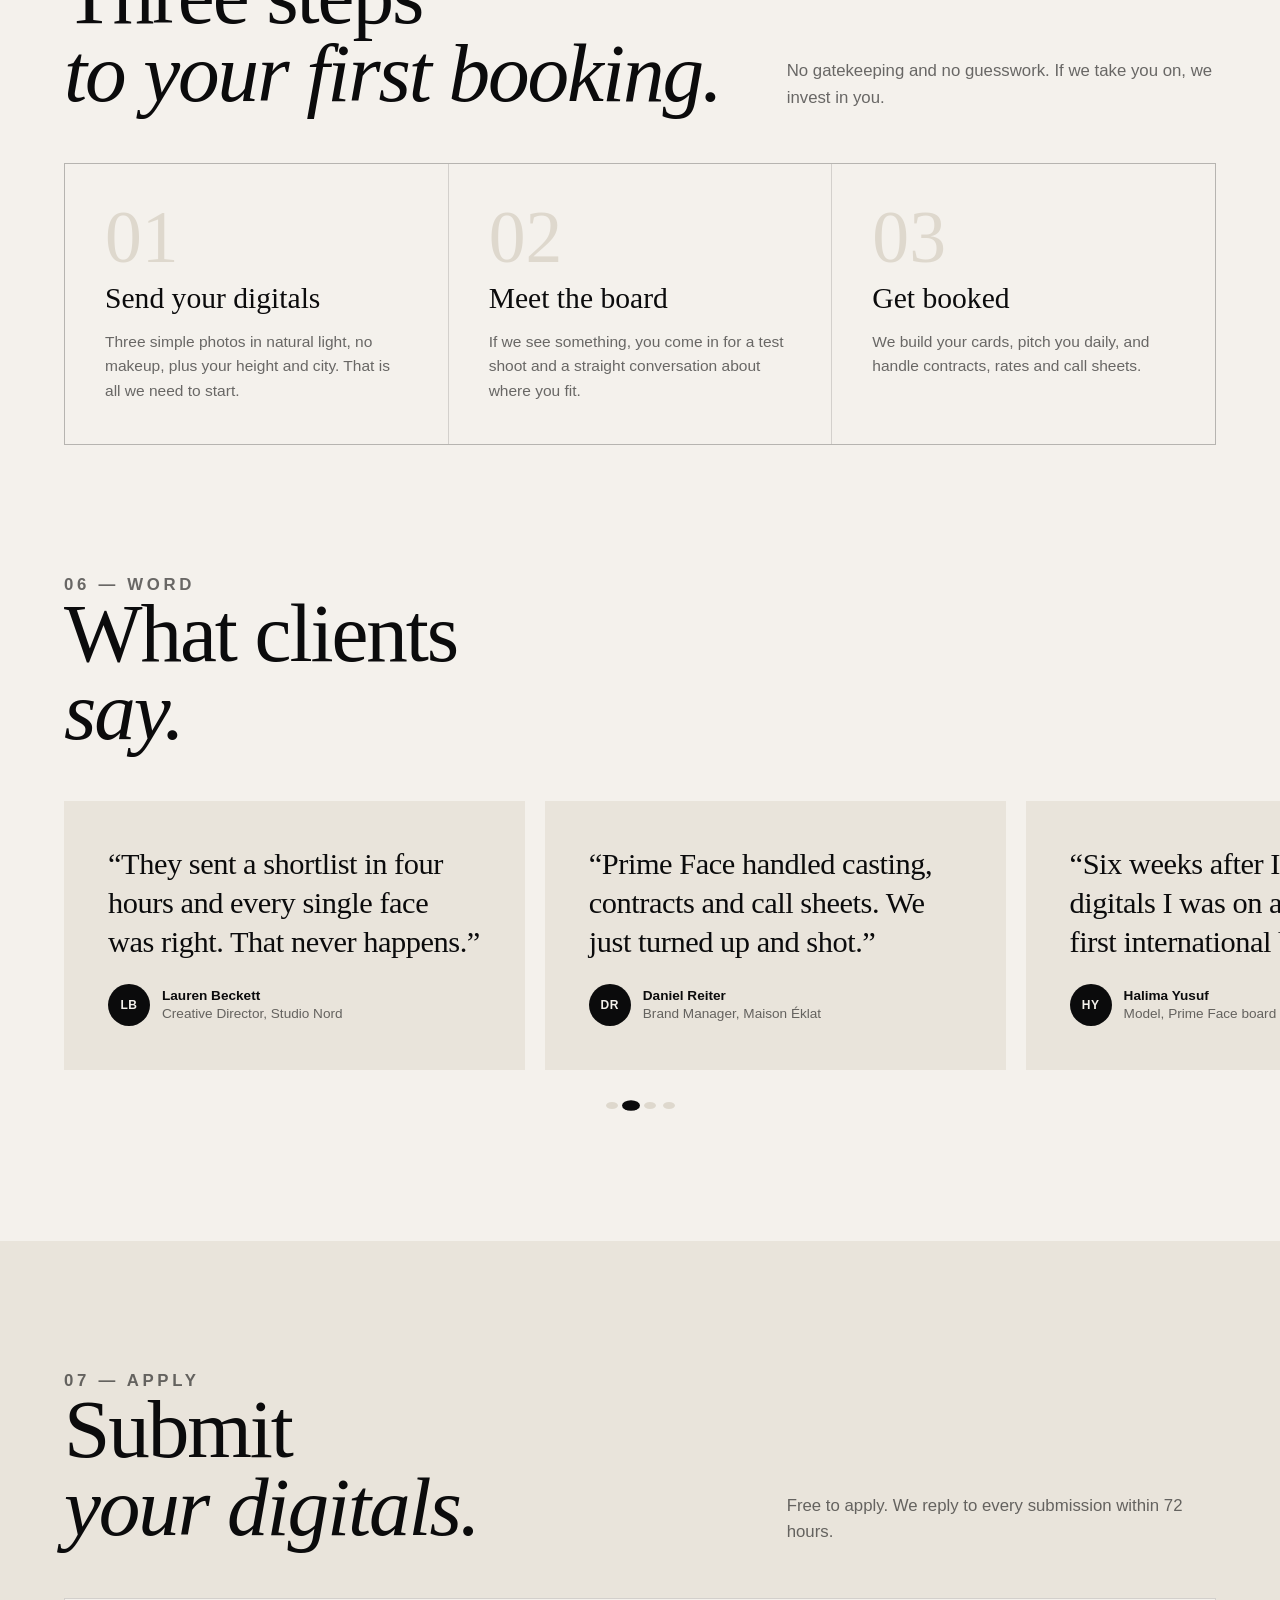
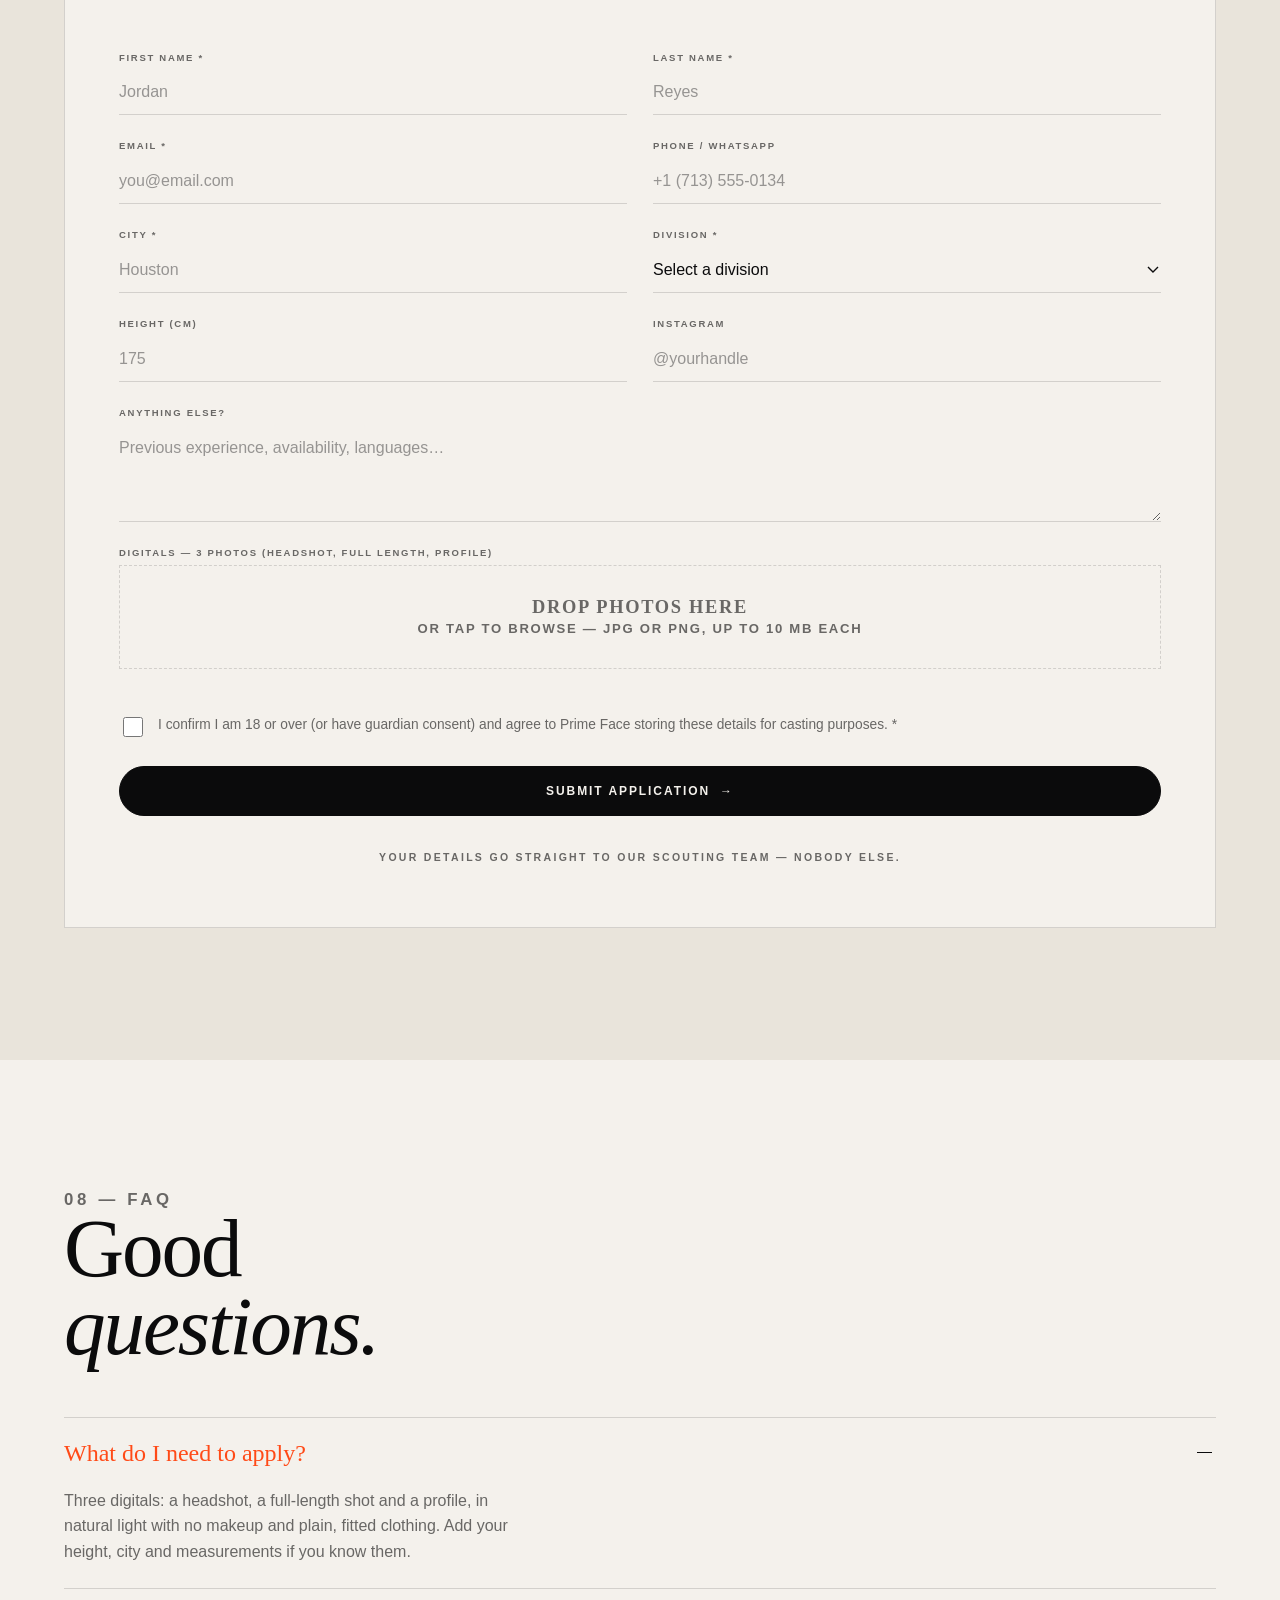
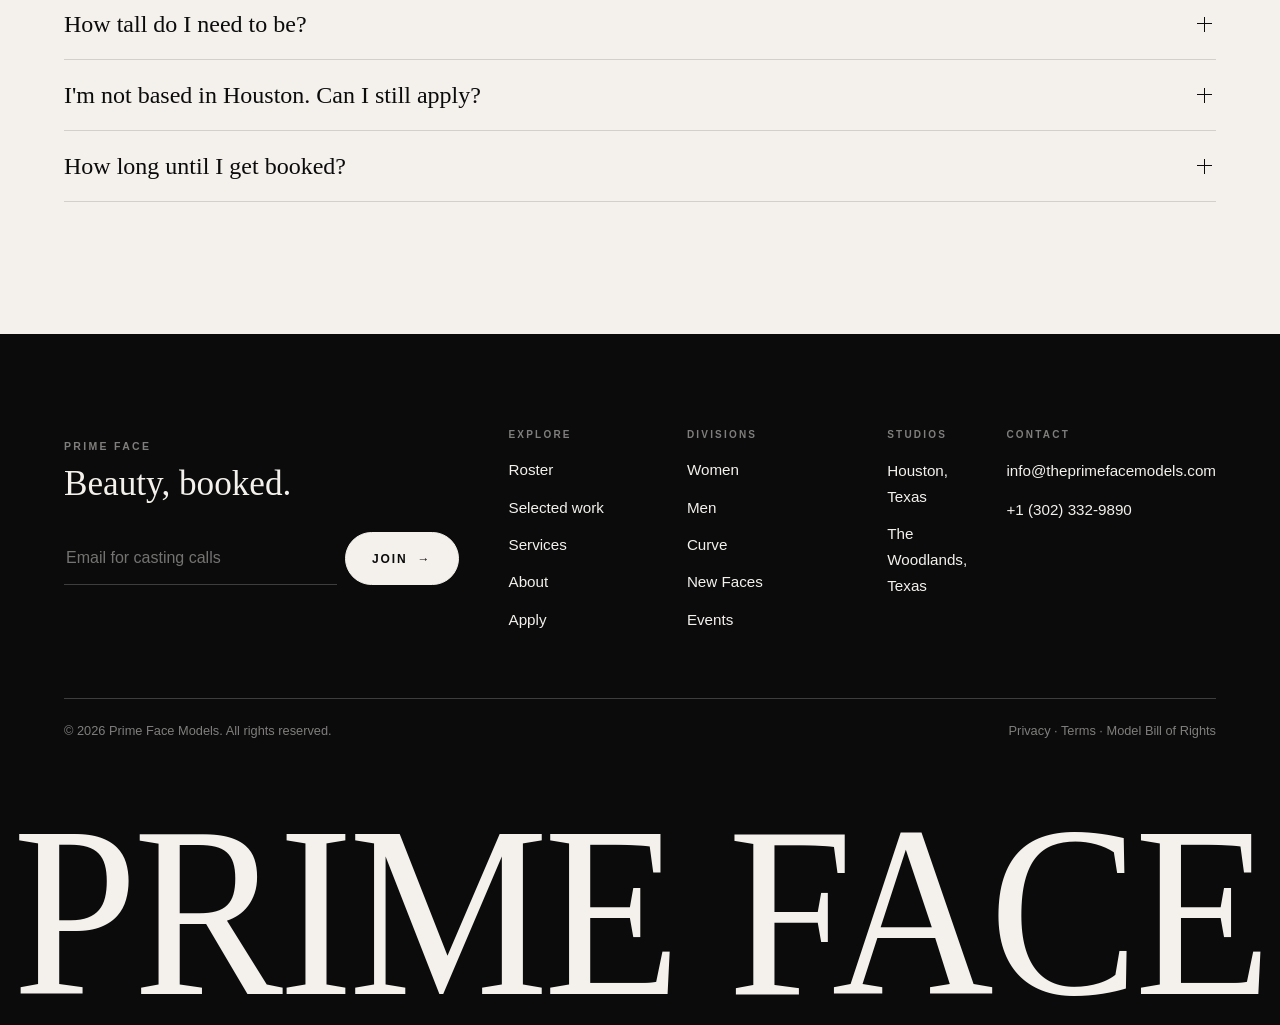
==== commit d347164f: "Drop 'talent' from all copy — Prime Face is a model agency" ====
--- a/index.html
+++ b/index.html
@@ -3,11 +3,11 @@
 <head>
 <meta charset="utf-8">
 <meta name="viewport" content="width=device-width, initial-scale=1, viewport-fit=cover">
-<title>Prime Face — Models &amp; Talent Agency | Houston &amp; The Woodlands, Texas</title>
-<meta name="description" content="Prime Face is a boutique models and talent agency in Houston and The Woodlands, Texas, representing fashion, commercial, runway and campaign faces. Now scouting.">
+<title>Prime Face — Model Agency | Houston &amp; The Woodlands, Texas</title>
+<meta name="description" content="Prime Face is a boutique model agency in Houston and The Woodlands, Texas, representing fashion, commercial, runway and campaign models. Now scouting.">
 <meta name="theme-color" content="#0B0B0C">
-<meta property="og:title" content="Prime Face — Models &amp; Talent Agency">
-<meta property="og:description" content="Beauty, booked. A boutique board of models and talent for fashion, commercial and campaign work.">
+<meta property="og:title" content="Prime Face — Model Agency">
+<meta property="og:description" content="Beauty, booked. A boutique board of models for fashion, commercial and campaign work.">
 <meta property="og:type" content="website">
 <meta property="og:image" content="https://theprimefacemodels.com/assets/img/hero-1080.webp">
 <link rel="icon" href="data:image/svg+xml,<svg xmlns='http://www.w3.org/2000/svg' viewBox='0 0 32 32'><rect width='32' height='32' fill='%230B0B0C'/><text x='16' y='23' font-family='Georgia,serif' font-size='17' fill='%23F4F1EC' text-anchor='middle'>PF</text></svg>">
@@ -28,7 +28,7 @@
 
 <!-- ============ NAV ============ -->
 <header class="nav">
-  <a href="#top" class="nav__logo"><b>Prime&nbsp;Face</b><span>Models &amp; Talent</span></a>
+  <a href="#top" class="nav__logo"><b>Prime&nbsp;Face</b><span>Models</span></a>
   <nav class="nav__links" aria-label="Primary">
     <a href="#roster" class="ulink">Roster</a>
     <a href="#work" class="ulink">Work</a>
@@ -73,7 +73,7 @@
         <a href="#roster" class="btn btn--light">View the roster<span class="arw">&#8594;</span></a>
         <a href="#apply" class="btn btn--accent">Become a model</a>
       </div>
-      <p class="hero__note">A boutique board of models and talent for fashion, commercial and campaign
+      <p class="hero__note">A boutique board of models for fashion, commercial and campaign
         work — hand-picked, developed, and shortlisted within 24 hours.</p>
     </div>
   </div>
@@ -92,7 +92,7 @@
 <section style="padding-block:clamp(40px,7vw,84px)">
   <div class="wrap">
     <div class="stats reveal">
-      <div class="stat"><div class="stat__n"><span data-count="240" data-suffix="">0</span><sup>+</sup></div><div class="stat__k label">Talent on the board</div></div>
+      <div class="stat"><div class="stat__n"><span data-count="240" data-suffix="">0</span><sup>+</sup></div><div class="stat__k label">Models on the board</div></div>
       <div class="stat"><div class="stat__n"><span data-count="1800" data-suffix="">0</span><sup>+</sup></div><div class="stat__k label">Bookings delivered</div></div>
       <div class="stat"><div class="stat__n"><span data-count="92" data-suffix="%">0</span></div><div class="stat__k label">Repeat clients</div></div>
       <div class="stat"><div class="stat__n"><span data-count="24" data-suffix="h">0</span></div><div class="stat__k label">Average shortlist time</div></div>
@@ -158,7 +158,7 @@
         <div class="card__foot"><h3>Camille Roux</h3><span class="card__loc">Houston</span></div>
       </article>
       <!-- 05 -->
-      <article class="card" data-division="men" data-model='{"name":"Grant Ellis","division":"Men","city":"Dallas","bio":"Commercial and fitness talent — national campaign face for a sports nutrition brand and a fixture on e-commerce shoots.","specs":{"Height":"186 cm","Chest":"97 cm","Waist":"80 cm","Collar":"40 cm","Shoe":"US 10.5","Hair":"Light brown","Eyes":"Blue"}}'>
+      <article class="card" data-division="men" data-model='{"name":"Grant Ellis","division":"Men","city":"Dallas","bio":"Commercial and fitness model — national campaign face for a sports nutrition brand and a fixture on e-commerce shoots.","specs":{"Height":"186 cm","Chest":"97 cm","Waist":"80 cm","Collar":"40 cm","Shoe":"US 10.5","Hair":"Light brown","Eyes":"Blue"}}'>
         <div class="card__media">
           <span class="card__idx">05</span>
           <img src="assets/img/model-04-480.webp" srcset="assets/img/model-04-360.webp 360w, assets/img/model-04-480.webp 480w, assets/img/model-04-760.webp 760w, assets/img/model-04-1080.webp 1080w" sizes="(min-width:1240px) 23vw,(min-width:900px) 31vw,(min-width:540px) 46vw, 88vw" width="1080" height="1440" decoding="async" loading="lazy" data-full="assets/img/model-04-1080.webp" style="background-image:url('[data-uri]');background-size:cover;background-position:center 24%" alt="Grant Ellis — Prime Face men's board">
@@ -212,7 +212,7 @@
         <div class="card__foot"><h3>Ruby Callahan</h3><span class="card__loc">Austin</span></div>
       </article>
       <!-- 11 -->
-      <article class="card" data-division="men" data-model='{"name":"Sawyer Kane","division":"Men","city":"The Woodlands","bio":"Rugged commercial and lifestyle talent — a favourite for automotive and outdoor briefs.","specs":{"Height":"189 cm","Chest":"102 cm","Waist":"84 cm","Collar":"42 cm","Shoe":"US 12","Hair":"Dark brown","Eyes":"Brown"}}'>
+      <article class="card" data-division="men" data-model='{"name":"Sawyer Kane","division":"Men","city":"The Woodlands","bio":"Rugged commercial and lifestyle model — a favourite for automotive and outdoor briefs.","specs":{"Height":"189 cm","Chest":"102 cm","Waist":"84 cm","Collar":"42 cm","Shoe":"US 12","Hair":"Dark brown","Eyes":"Brown"}}'>
         <div class="card__media">
           <span class="card__idx">11</span>
           <img src="assets/img/model-10-480.webp" srcset="assets/img/model-10-360.webp 360w, assets/img/model-10-480.webp 480w, assets/img/model-10-760.webp 760w, assets/img/model-10-1080.webp 1080w" sizes="(min-width:1240px) 23vw,(min-width:900px) 31vw,(min-width:540px) 46vw, 88vw" width="1080" height="1440" decoding="async" loading="lazy" data-full="assets/img/model-10-1080.webp" style="background-image:url('[data-uri]');background-size:cover;background-position:center 24%" alt="Sawyer Kane — Prime Face men board">
@@ -251,14 +251,14 @@
         <p class="label label--accent">02 — Selected Work</p>
         <h2>On set,<br><em>on camera.</em></h2>
       </div>
-      <p>Swipe through recent campaigns and editorials our talent has shot.</p>
+      <p>Swipe through recent campaigns and editorials our models have shot.</p>
     </div>
   </div>
   <div class="wrap">
     <div class="rail">
       <!-- Client's chosen photo — TODO: confirm title/credit wording -->
       <figure>
-        <div class="fig-media"><img src="assets/img/client-favourite-760.webp" srcset="assets/img/client-favourite-480.webp 480w, assets/img/client-favourite-760.webp 760w, assets/img/client-favourite-1080.webp 1080w" sizes="(min-width:1040px) 44vw,(min-width:700px) 62vw, 82vw" width="1080" height="720" decoding="async" loading="lazy" style="background-image:url('[data-uri]');background-size:cover;background-position:center" alt="Prime Face talent photographed on location in Houston, Texas"></div>
+        <div class="fig-media"><img src="assets/img/client-favourite-760.webp" srcset="assets/img/client-favourite-480.webp 480w, assets/img/client-favourite-760.webp 760w, assets/img/client-favourite-1080.webp 1080w" sizes="(min-width:1040px) 44vw,(min-width:700px) 62vw, 82vw" width="1080" height="720" decoding="async" loading="lazy" style="background-image:url('[data-uri]');background-size:cover;background-position:center" alt="Prime Face model photographed on location in Houston, Texas"></div>
         <figcaption><h3>On Location</h3><span class="fig-client">Prime Face<br>Houston, Texas</span></figcaption>
       </figure>
       <figure>
@@ -298,7 +298,7 @@
       <li><a href="#apply" class="svc-row">
         <span class="n">02</span>
         <h3>Commercial &amp; Print</h3>
-        <p>Advertising, e-commerce, packaging and lifestyle. High-volume shoots with talent who can hold a look all day.</p>
+        <p>Advertising, e-commerce, packaging and lifestyle. High-volume shoots with models who can hold a look all day.</p>
         <span class="arw">&#8594;</span>
       </a></li>
       <li><a href="#apply" class="svc-row">
@@ -315,7 +315,7 @@
       </a></li>
       <li><a href="#apply" class="svc-row">
         <span class="n">05</span>
-        <h3>Talent Development</h3>
+        <h3>Model Development</h3>
         <p>Digitals, test shoots, portfolio building and coaching for new faces before they meet a client.</p>
         <span class="arw">&#8594;</span>
       </a></li>
@@ -332,7 +332,7 @@
         <p>We are a small board on purpose. Every model we sign gets a real
           development plan, honest rate advice and an agent who answers the phone.</p>
         <p class="muted">Based in Houston and The Woodlands, Prime Face represents fashion, commercial and
-          curve talent for brands, publications and production houses across Texas and beyond.
+          curve models for brands, publications and production houses across Texas and beyond.
           We negotiate every rate and read every contract before you sign it.</p>
         <span class="sig">Colette &amp; the board</span>
       </div>
@@ -387,7 +387,7 @@
         <footer><span class="who">HY</span><span class="meta"><b>Halima Yusuf</b><span>Model, Prime Face board</span></span></footer>
       </article>
       <article class="quote">
-        <blockquote>&ldquo;Professional, fast, and genuinely protective of their talent. A rare combination.&rdquo;</blockquote>
+        <blockquote>&ldquo;Professional, fast, and genuinely protective of their models. A rare combination.&rdquo;</blockquote>
         <footer><span class="who">MH</span><span class="meta"><b>Marcus Hale</b><span>Producer, Frame &amp; Co.</span></span></footer>
       </article>
     </div>
@@ -504,8 +504,8 @@
     </div>
     <div class="faq reveal">
       <details open><summary>What do I need to apply?</summary><p class="a">Three digitals: a headshot, a full-length shot and a profile, in natural light with no makeup and plain, fitted clothing. Add your height, city and measurements if you know them.</p></details>
-      <details><summary>How tall do I need to be?</summary><p class="a">Fashion runway usually starts around 174 cm for women and 184 cm for men, but commercial, print, curve and lifestyle work have no height rule. We regularly sign talent outside those ranges.</p></details>
-      <details><summary>I'm not based in Houston. Can I still apply?</summary><p class="a">Yes. We place talent right across Texas and regularly handle travel and accommodation for out-of-town bookings.</p></details>
+      <details><summary>How tall do I need to be?</summary><p class="a">Fashion runway usually starts around 174 cm for women and 184 cm for men, but commercial, print, curve and lifestyle work have no height rule. We regularly sign models outside those ranges.</p></details>
+      <details><summary>I'm not based in Houston. Can I still apply?</summary><p class="a">Yes. We place models right across Texas and regularly handle travel and accommodation for out-of-town bookings.</p></details>
       <details><summary>How long until I get booked?</summary><p class="a">Most new faces are submitted for their first casting within two weeks of signing. First confirmed booking typically lands between week two and week eight, depending on the market and your availability.</p></details>
     </div>
   </div>
@@ -566,7 +566,7 @@
       </div>
     </div>
     <div class="foot__legal">
-      <span>&copy; <span id="year">2026</span> Prime Face Models &amp; Talent. All rights reserved.</span>
+      <span>&copy; <span id="year">2026</span> Prime Face Models. All rights reserved.</span>
       <span>Privacy · Terms · Model Bill of Rights</span>
     </div>
   </div>
--- a/assets/css/style.css
+++ b/assets/css/style.css
@@ -1,5 +1,5 @@
 /* ============================================================
-   PRIME FACE — Models & Talent
+   PRIME FACE — Models
    Mobile-first editorial agency site
    ============================================================ */
 
